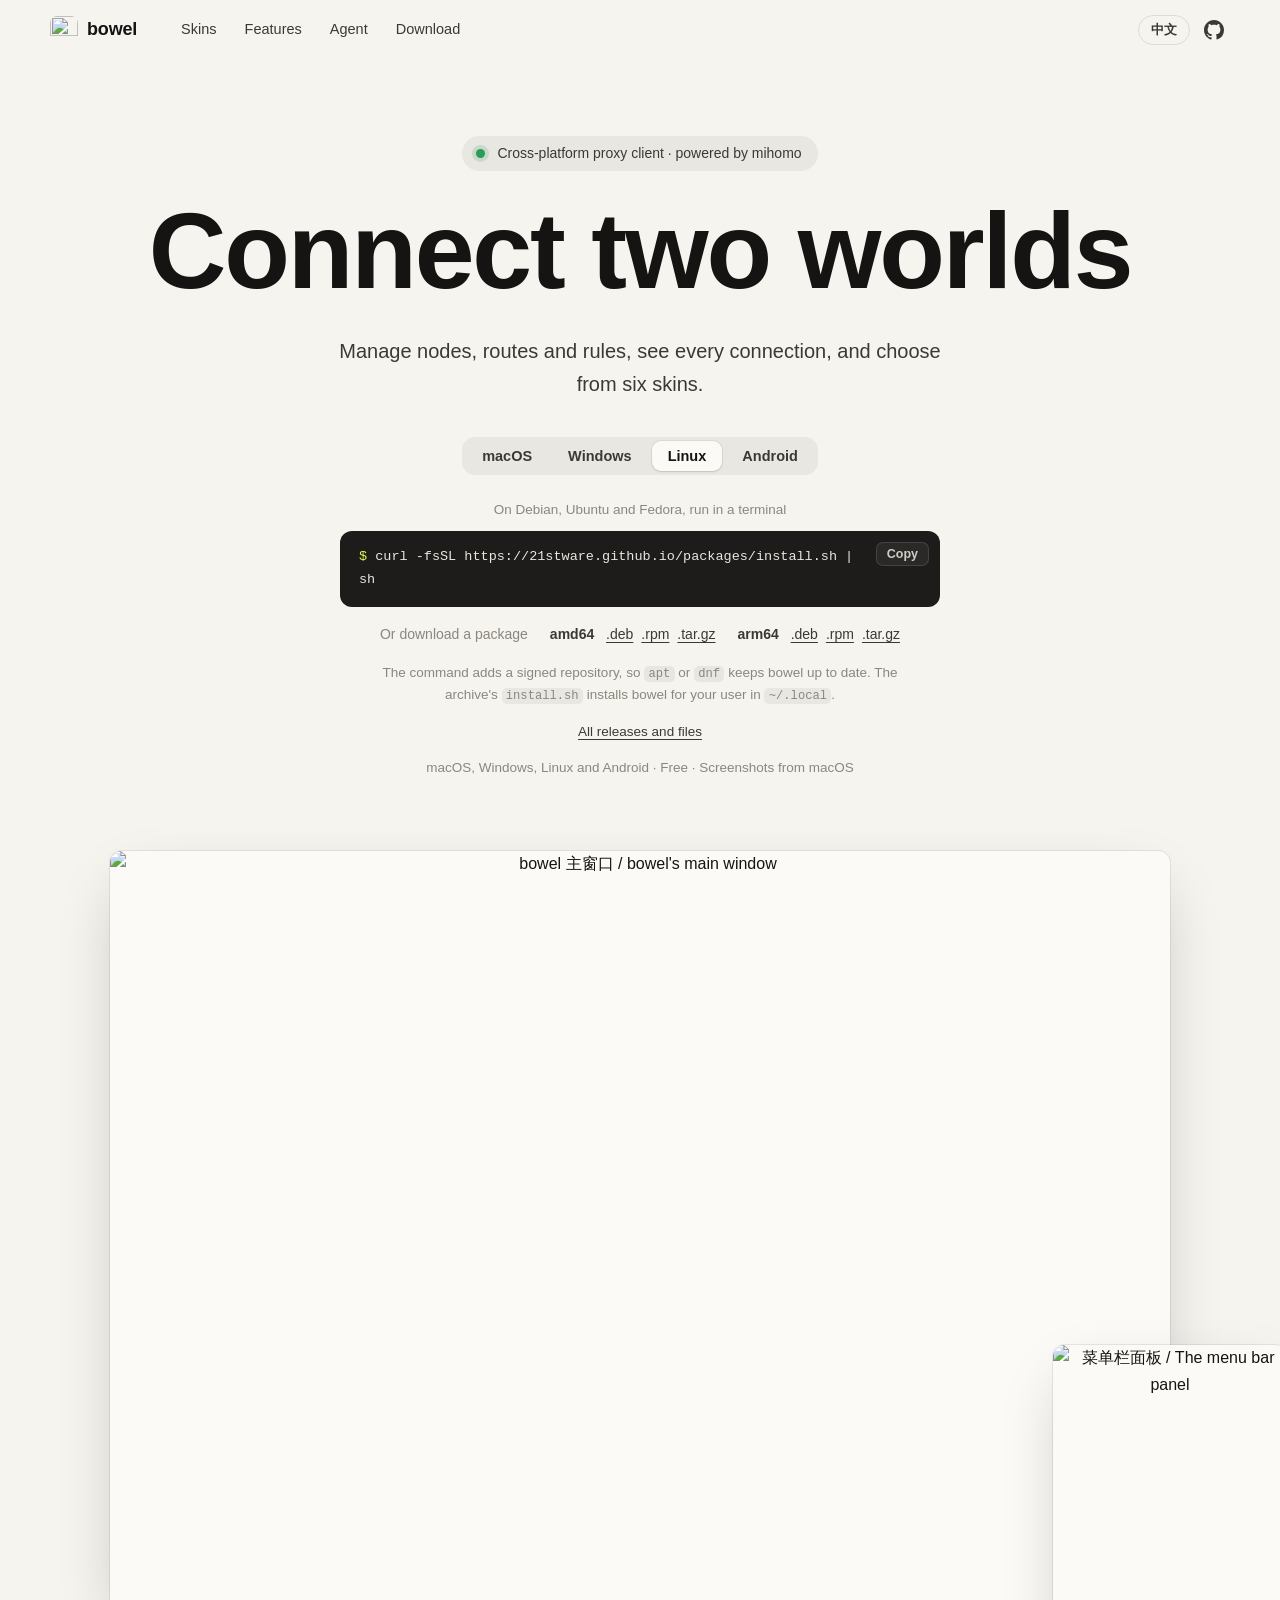
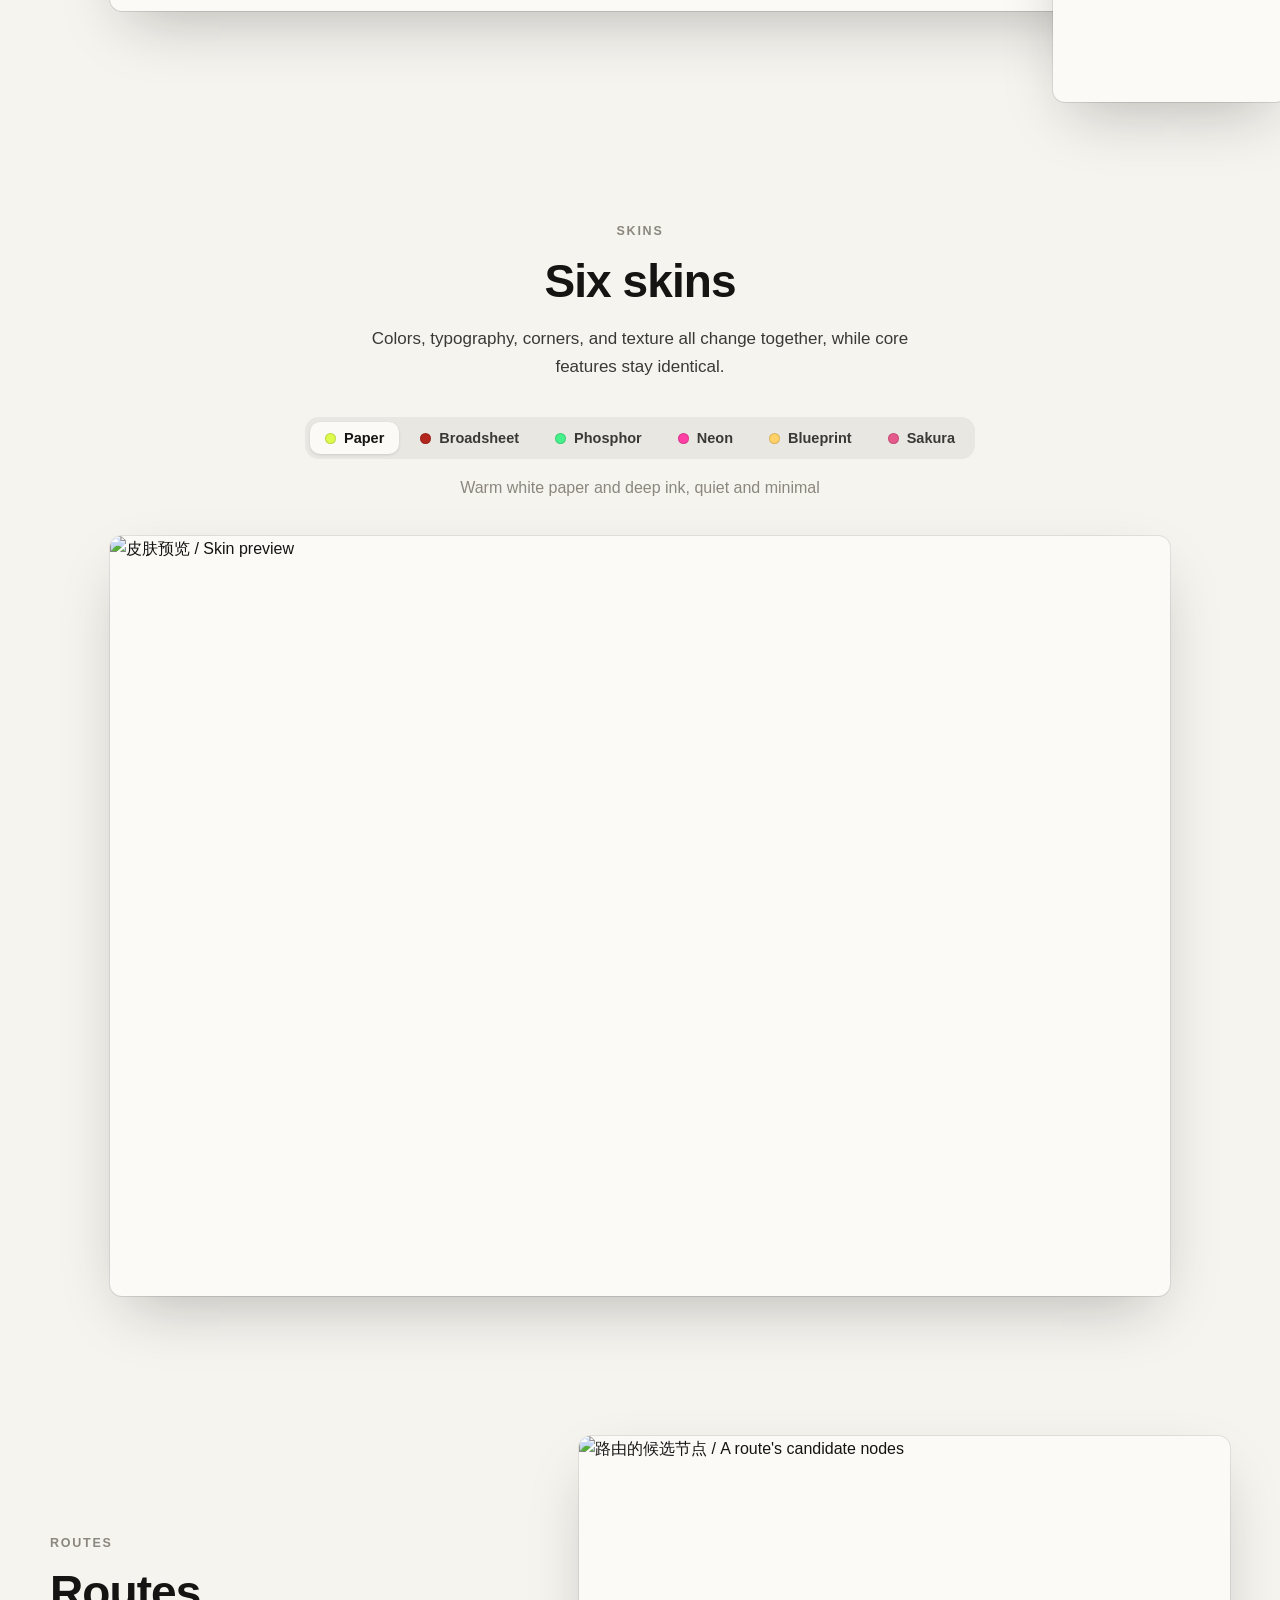
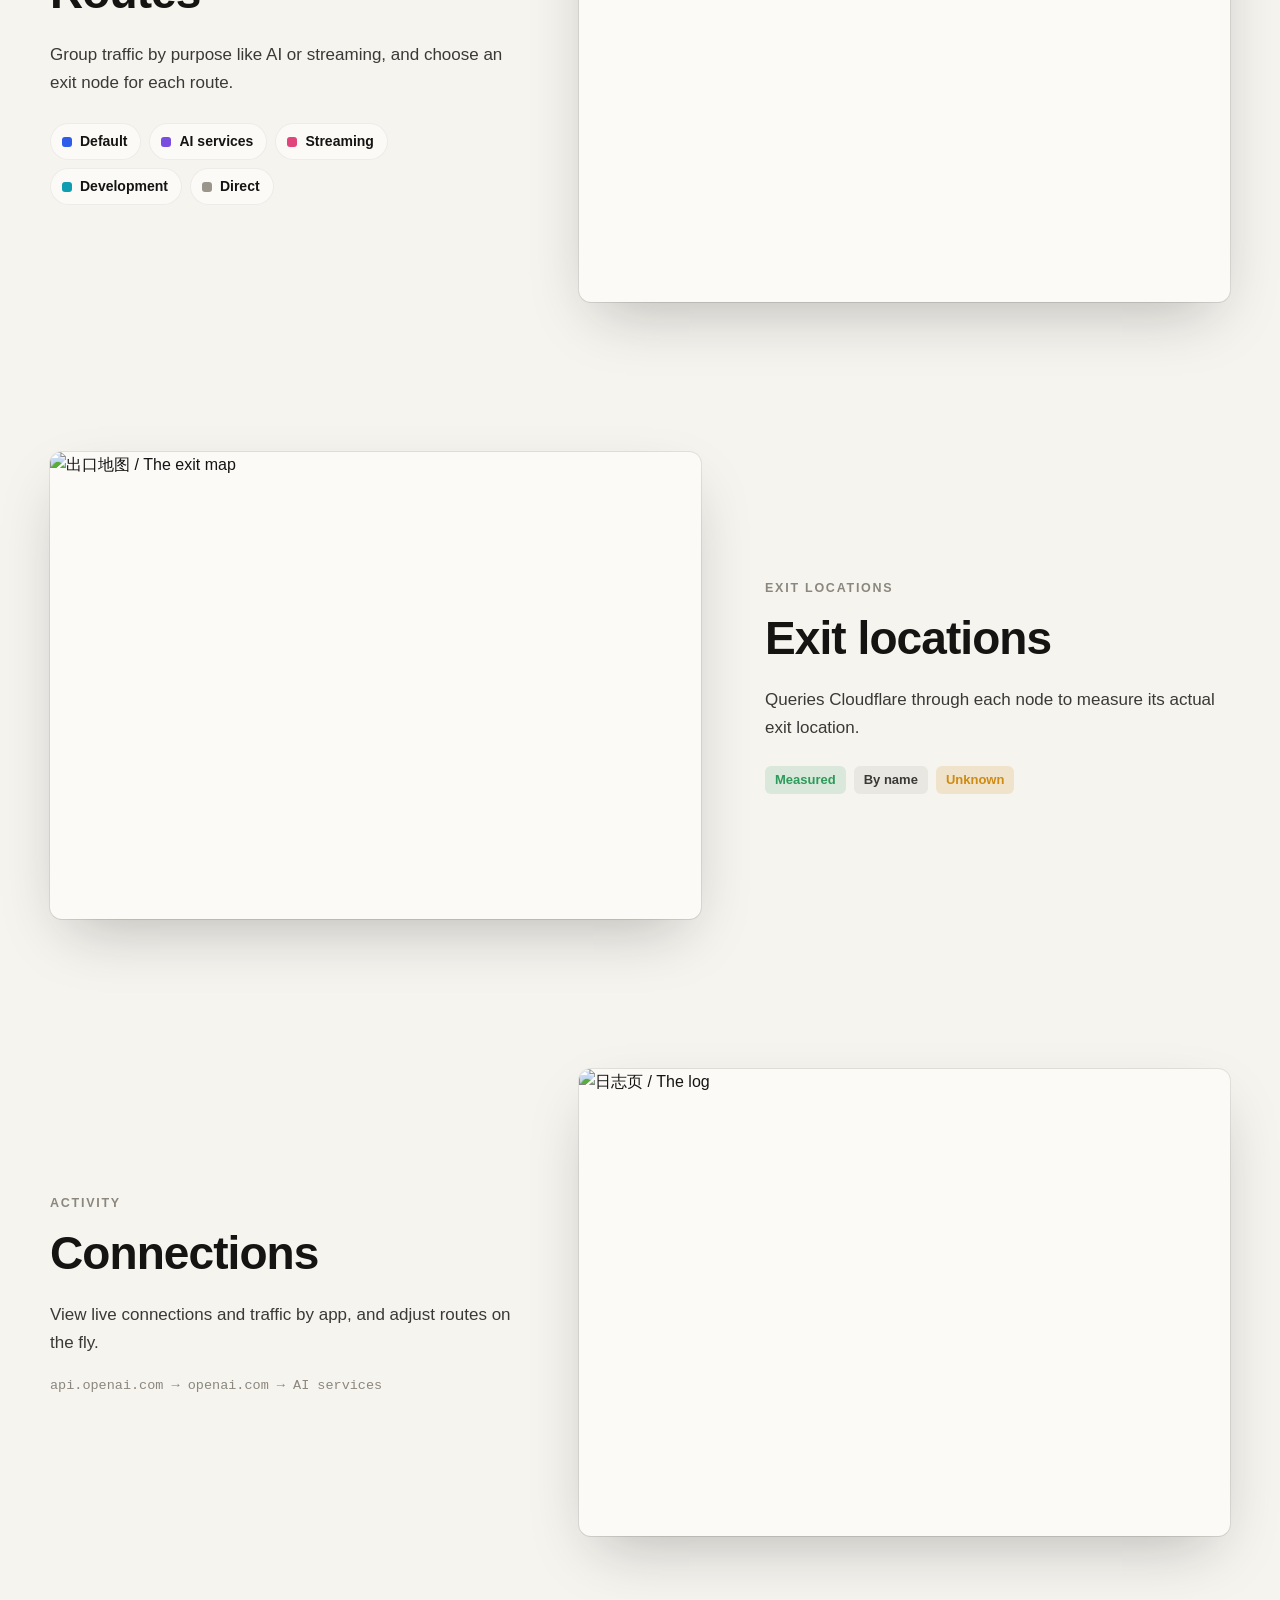
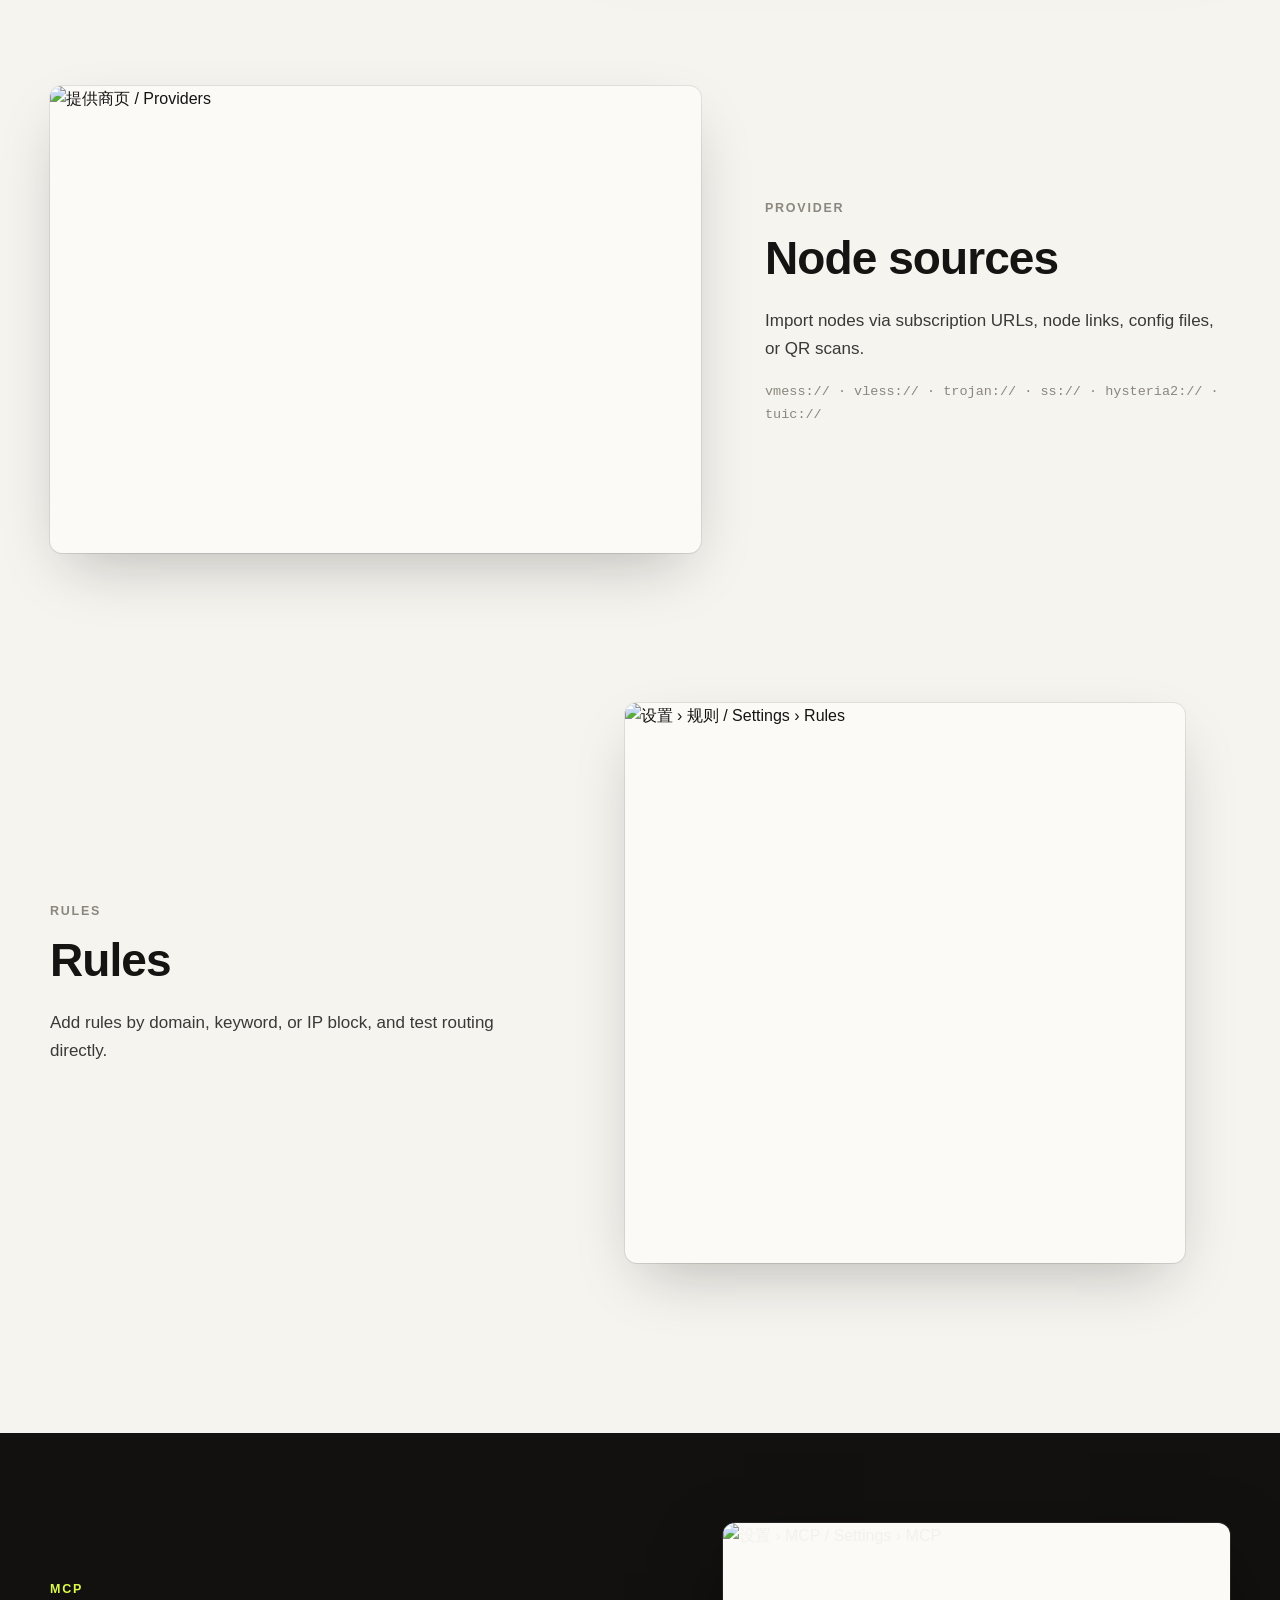
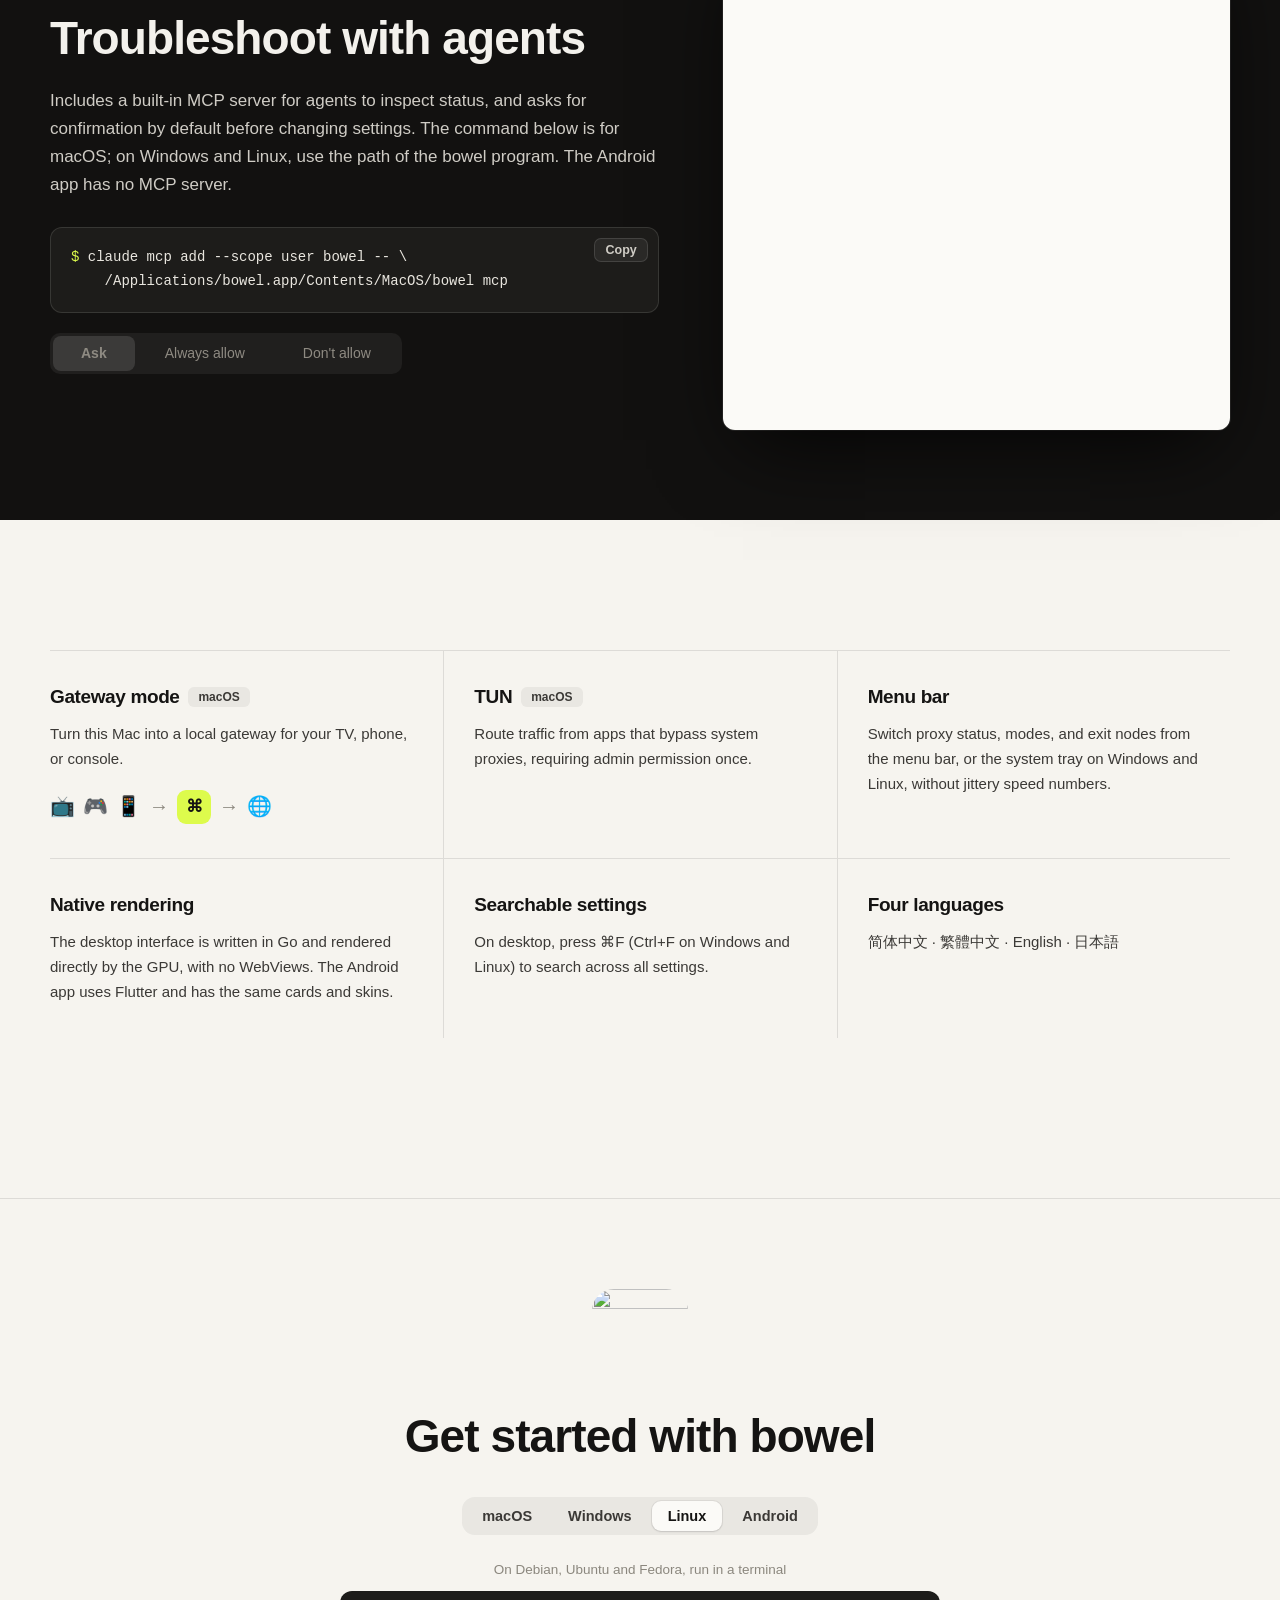
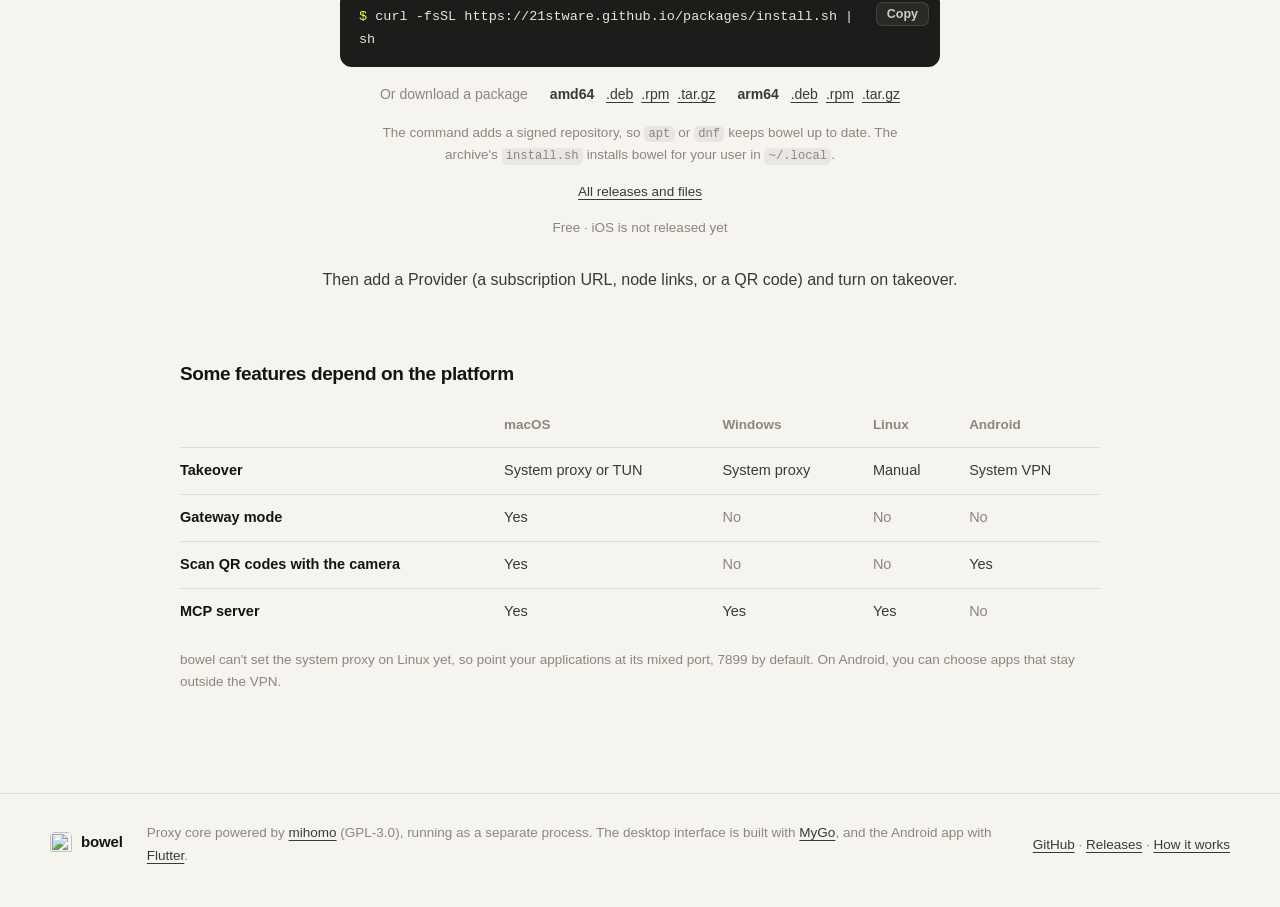
==== site/index.html @ 69a71afb "Merge upstream/main into main Keeps the fork's changes (portable Windows support, name-strip rules, " ====
<!DOCTYPE html>
<html lang="zh-CN">
<head>
<meta charset="utf-8">
<meta name="viewport" content="width=device-width, initial-scale=1">
<title>bowel · 跨平台的 mihomo 客户端</title>
<meta name="description" content="bowel 是 macOS、Windows、Linux 和 Android 上的 mihomo 客户端：管理节点、路由和规则，查看每条连接，六种皮肤可选。">
<meta property="og:title" content="bowel · 跨平台的 mihomo 客户端">
<meta property="og:description" content="macOS、Windows、Linux 和 Android 上的 mihomo 客户端，六种皮肤可选。">
<meta property="og:image" content="shots/home-zh.webp">
<meta name="theme-color" content="#f6f4ef" media="(prefers-color-scheme: light)">
<meta name="theme-color" content="#171615" media="(prefers-color-scheme: dark)">
<link rel="icon" href="icon.png">
<link rel="apple-touch-icon" href="icon.png">
<link rel="stylesheet" href="style.css">
<script>
  // Pick the language before the first paint: ?lang=, then the last choice, then the browser's.
  (function () {
    var q = new URLSearchParams(location.search).get("lang");
    var saved = null; try { saved = localStorage.getItem("bowel-lang"); } catch (e) {}
    var l = q || saved || (/^zh/i.test(navigator.language) ? "zh" : "en");
    document.documentElement.className = l === "en" ? "en" : "zh";
    document.documentElement.lang = l === "en" ? "en" : "zh-CN";
  })();
</script>
</head>
<body>

<header class="nav">
  <a class="brand" href="#top"><img src="icon.png" alt="" width="28" height="28"><span>bowel</span></a>
  <nav class="links">
    <a href="#skins"><span class="zh">皮肤</span><span class="en">Skins</span></a>
    <a href="#features"><span class="zh">功能</span><span class="en">Features</span></a>
    <a href="#agents">Agent</a>
    <a href="#download"><span class="zh">下载</span><span class="en">Download</span></a>
  </nav>
  <div class="nav-end">
    <button class="lang" type="button" aria-label="切换语言 / Switch language"><span class="zh">EN</span><span class="en">中文</span></button>
    <a class="gh" href="https://github.com/21stware/bowel" aria-label="GitHub">
      <svg viewBox="0 0 16 16" width="20" height="20" aria-hidden="true"><path fill="currentColor" d="M8 0C3.58 0 0 3.58 0 8c0 3.54 2.29 6.53 5.47 7.59.4.07.55-.17.55-.38 0-.19-.01-.82-.01-1.49-2.01.37-2.53-.49-2.69-.94-.09-.23-.48-.94-.82-1.13-.28-.15-.68-.52-.01-.53.63-.01 1.08.58 1.23.82.72 1.21 1.87.87 2.33.66.07-.52.28-.87.51-1.07-1.78-.2-3.64-.89-3.64-3.95 0-.87.31-1.59.82-2.15-.08-.2-.36-1.02.08-2.12 0 0 .67-.21 2.2.82.64-.18 1.32-.27 2-.27.68 0 1.36.09 2 .27 1.53-1.04 2.2-.82 2.2-.82.44 1.1.16 1.92.08 2.12.51.56.82 1.27.82 2.15 0 3.07-1.87 3.75-3.65 3.95.29.25.54.73.54 1.48 0 1.07-.01 1.93-.01 2.2 0 .21.15.46.55.38A8.013 8.013 0 0016 8c0-4.42-3.58-8-8-8z"/></svg>
    </a>
  </div>
</header>

<main id="top">

<!-- Hero -->
<section class="hero">
  <p class="kicker"><span class="dot good"></span><span class="zh">跨平台代理客户端 · 基于 mihomo</span><span class="en">Cross-platform proxy client · powered by mihomo</span></p>
  <h1>
    <span class="zh">连接两端世界</span>
    <span class="en">Connect two worlds</span>
  </h1>
  <p class="lede">
    <span class="zh">管理节点、路由和规则，查看每条连接，还有六种皮肤可选。</span>
    <span class="en">Manage nodes, routes and rules, see every connection, and choose from six skins.</span>
  </p>
  <!-- One platform at a time. site.js picks the visitor's, points the links at
       the latest release's files, and copies this block into #download. -->
  <div class="get">
    <div class="get-tabs" role="tablist" aria-label="平台 / Platform">
      <button type="button" role="tab" data-os="macos" aria-selected="true">macOS</button>
      <button type="button" role="tab" data-os="windows" aria-selected="false">Windows</button>
      <button type="button" role="tab" data-os="linux" aria-selected="false">Linux</button>
      <button type="button" role="tab" data-os="android" aria-selected="false">Android</button>
    </div>
    <div class="get-panel" role="tabpanel" data-os="macos">
      <div class="get-btns">
        <a class="btn primary" href="https://github.com/21stware/bowel/releases/latest" data-asset="dmg"><svg viewBox="0 0 24 24" width="18" height="18" aria-hidden="true" fill="none" stroke="currentColor" stroke-width="2.2" stroke-linecap="round" stroke-linejoin="round"><path d="M12 4v11m0 0l-4.5-4.5M12 15l4.5-4.5M5 20h14"/></svg><span class="zh">下载 macOS 版</span><span class="en">Download for macOS</span></a>
      </div>
      <p class="or"><span class="zh">或用 Homebrew 安装</span><span class="en">Or install with Homebrew</span></p>
      <div class="code">
        <button class="copy-btn" type="button" data-copy="brew install --cask 21stware/tap/bowel"><span class="zh">复制</span><span class="en">Copy</span></button>
        <pre><code><span class="p">$</span> brew install --cask 21stware/tap/bowel</code></pre>
      </div>
      <p class="note"><span class="zh">macOS 12 或更新版本，Apple 芯片。安装包用 Developer ID 签名，并经过 Apple 公证。</span><span class="en">macOS 12 or later, Apple silicon. Signed with a Developer ID and notarized by Apple.</span></p>
    </div>
    <div class="get-panel" role="tabpanel" data-os="windows" hidden>
      <div class="get-btns">
        <a class="btn primary" href="https://github.com/21stware/bowel/releases/latest" data-asset="exe-amd64"><svg viewBox="0 0 24 24" width="18" height="18" aria-hidden="true" fill="none" stroke="currentColor" stroke-width="2.2" stroke-linecap="round" stroke-linejoin="round"><path d="M12 4v11m0 0l-4.5-4.5M12 15l4.5-4.5M5 20h14"/></svg><span class="zh">下载 x64 版</span><span class="en">Download for x64</span></a>
        <a class="btn ghost" href="https://github.com/21stware/bowel/releases/latest" data-asset="exe-arm64"><span class="zh">下载 Arm64 版</span><span class="en">Download for Arm64</span></a>
      </div>
      <p class="or"><span class="zh">或在 PowerShell 中运行</span><span class="en">Or run in PowerShell</span></p>
      <div class="code">
        <button class="copy-btn" type="button" data-copy="irm https://github.com/21stware/bowel/releases/latest/download/install.ps1 | iex"><span class="zh">复制</span><span class="en">Copy</span></button>
        <pre><code><span class="p">&gt;</span> irm https://github.com/21stware/bowel/releases/latest/download/install.ps1 | iex</code></pre>
      </div>
      <p class="note"><span class="zh">安装包没有代码签名，运行前 Windows 可能会弹出提示。</span><span class="en">The installer isn't code-signed, so Windows may warn you before it runs.</span></p>
    </div>
    <div class="get-panel" role="tabpanel" data-os="linux" hidden>
      <p class="or first"><span class="zh">Debian、Ubuntu 和 Fedora，在终端中运行</span><span class="en">On Debian, Ubuntu and Fedora, run in a terminal</span></p>
      <div class="code">
        <button class="copy-btn" type="button" data-copy="curl -fsSL https://21stware.github.io/packages/install.sh | sh"><span class="zh">复制</span><span class="en">Copy</span></button>
        <pre><code><span class="p">$</span> curl -fsSL https://21stware.github.io/packages/install.sh | sh</code></pre>
      </div>
      <p class="get-files"><span class="zh">或下载安装包</span><span class="en">Or download a package</span><span><b>amd64</b> <a href="https://github.com/21stware/bowel/releases/latest" data-asset="deb-amd64">.deb</a><a href="https://github.com/21stware/bowel/releases/latest" data-asset="rpm-amd64">.rpm</a><a href="https://github.com/21stware/bowel/releases/latest" data-asset="tgz-amd64">.tar.gz</a></span><span><b>arm64</b> <a href="https://github.com/21stware/bowel/releases/latest" data-asset="deb-arm64">.deb</a><a href="https://github.com/21stware/bowel/releases/latest" data-asset="rpm-arm64">.rpm</a><a href="https://github.com/21stware/bowel/releases/latest" data-asset="tgz-arm64">.tar.gz</a></span></p>
      <p class="note"><span class="zh">这条命令会添加已签名的软件源，之后由 <code>apt</code> 或 <code>dnf</code> 更新 bowel。压缩包里的 <code>install.sh</code> 会把 bowel 安装到当前用户的 <code>~/.local</code>。</span><span class="en">The command adds a signed repository, so <code>apt</code> or <code>dnf</code> keeps bowel up to date. The archive's <code>install.sh</code> installs bowel for your user in <code>~/.local</code>.</span></p>
    </div>
    <div class="get-panel" role="tabpanel" data-os="android" hidden>
      <div class="get-btns">
        <a class="btn primary" href="https://github.com/21stware/bowel/releases/latest" data-asset="apk"><svg viewBox="0 0 24 24" width="18" height="18" aria-hidden="true" fill="none" stroke="currentColor" stroke-width="2.2" stroke-linecap="round" stroke-linejoin="round"><path d="M12 4v11m0 0l-4.5-4.5M12 15l4.5-4.5M5 20h14"/></svg><span class="zh">下载 APK</span><span class="en">Download the APK</span></a>
      </div>
      <p class="note"><span class="zh">Android 8.0 或更新版本，arm64。如有提示请允许浏览器安装应用，首次连接时系统会请求 VPN 权限。</span><span class="en">Android 8.0 or later, arm64. Allow your browser to install apps if asked. Android asks for VPN permission the first time you connect.</span></p>
    </div>
    <p class="get-all"><span class="get-ver" hidden></span><a href="https://github.com/21stware/bowel/releases/latest"><span class="zh">所有版本与文件</span><span class="en">All releases and files</span></a></p>
  </div>
  <p class="fine"><span class="zh">macOS、Windows、Linux 和 Android · 免费 · 截图来自 macOS 版</span><span class="en">macOS, Windows, Linux and Android · Free · Screenshots from macOS</span></p>

  <div class="stage">
    <figure class="window">
      <img data-shot="home" src="shots/home-zh.webp" width="1060" height="760" alt="bowel 主窗口 / bowel's main window">
    </figure>
    <figure class="panel-float">
      <img data-shot="panel" src="shots/panel-zh.webp" width="320" height="490" alt="菜单栏面板 / The menu bar panel">
    </figure>
  </div>
</section>

<!-- Skins -->
<section id="skins" class="skins">
  <p class="tag"><span class="zh">皮肤</span><span class="en">Skins</span></p>
  <h2><span class="zh">六种皮肤</span><span class="en">Six skins</span></h2>
  <p class="sub"><span class="zh">配色、字体、圆角和质感一起变，底层功能完全一样。</span><span class="en">Colors, typography, corners, and texture all change together, while core features stay identical.</span></p>
  <div class="skin-tabs" role="tablist">
    <button role="tab" aria-selected="true" data-skin="paper" style="--a:#DDFB4C"><i></i><span class="zh">纸墨</span><span class="en">Paper</span></button>
    <button role="tab" data-skin="broadsheet" style="--a:#B3261E"><i></i><span class="zh">报刊</span><span class="en">Broadsheet</span></button>
    <button role="tab" data-skin="phosphor" style="--a:#46F08A"><i></i><span class="zh">荧光屏</span><span class="en">Phosphor</span></button>
    <button role="tab" data-skin="neon" style="--a:#FF3FA4"><i></i><span class="zh">霓虹</span><span class="en">Neon</span></button>
    <button role="tab" data-skin="blueprint" style="--a:#FFD166"><i></i><span class="zh">蓝图</span><span class="en">Blueprint</span></button>
    <button role="tab" data-skin="sakura" style="--a:#E45A8A"><i></i><span class="zh">樱</span><span class="en">Sakura</span></button>
  </div>
  <p class="skin-note">
    <span data-note="paper"><span class="zh">暖白纸面与墨色，克制安详</span><span class="en">Warm white paper and deep ink, quiet and minimal</span></span>
    <span data-note="broadsheet" hidden><span class="zh">新闻纸感、衬线大标题与朱红点缀</span><span class="en">Newsprint paper, serif headlines, and vermilion touches</span></span>
    <span data-note="phosphor" hidden><span class="zh">绿色荧光老终端：等宽字、扫描线与利落直角</span><span class="en">Vintage green phosphor terminal: monospace, scanlines, and hard corners</span></span>
    <span data-note="neon" hidden><span class="zh">深紫底色上发光的品红与青色</span><span class="en">Glowing magenta and cyan over deep midnight purple</span></span>
    <span data-note="blueprint" hidden><span class="zh">工程蓝底、背景网格与工程制图字体</span><span class="en">Engineering blue, background grid, and technical type</span></span>
    <span data-note="sakura" hidden><span class="zh">樱花粉调、圆润边角与轻柔飘落的花瓣</span><span class="en">Cherry blossom pink, soft corners, and falling petals</span></span>
  </p>
  <figure class="window skin-window">
    <img id="skin-img" src="shots/skin-paper-zh.webp" width="1060" height="760" loading="lazy" alt="皮肤预览 / Skin preview">
  </figure>
</section>

<!-- Features -->
<section id="features" class="features">

  <article class="feature">
    <div class="copy">
      <p class="tag"><span class="zh">路由</span><span class="en">Routes</span></p>
      <h2><span class="zh">路由</span><span class="en">Routes</span></h2>
      <p><span class="zh">按日常、AI、流媒体等用途划分路由，给每条路由挑选出口节点。</span><span class="en">Group traffic by purpose like AI or streaming, and choose an exit node for each route.</span></p>
      <ul class="routes">
        <li><i style="--c:#2f5bea"></i><span class="zh">默认</span><span class="en">Default</span></li>
        <li><i style="--c:#7a4de0"></i><span class="zh">AI 服务</span><span class="en">AI services</span></li>
        <li><i style="--c:#e0457b"></i><span class="zh">流媒体</span><span class="en">Streaming</span></li>
        <li><i style="--c:#0e9db1"></i><span class="zh">开发</span><span class="en">Development</span></li>
        <li><i style="--c:#9a968c"></i><span class="zh">直连</span><span class="en">Direct</span></li>
      </ul>
    </div>
    <figure class="shot"><img data-shot="routes" src="shots/routes-zh.webp" width="1060" height="760" loading="lazy" alt="路由的候选节点 / A route's candidate nodes"></figure>
  </article>

  <article class="feature flip">
    <div class="copy">
      <p class="tag"><span class="zh">出口位置</span><span class="en">Exit locations</span></p>
      <h2><span class="zh">出口位置</span><span class="en">Exit locations</span></h2>
      <p><span class="zh">通过节点向 Cloudflare 发送请求，测出真实的出口位置。</span><span class="en">Queries Cloudflare through each node to measure its actual exit location.</span></p>
      <div class="badges">
        <span class="badge good"><span class="zh">实测</span><span class="en">Measured</span></span>
        <span class="badge"><span class="zh">按名称</span><span class="en">By name</span></span>
        <span class="badge warn"><span class="zh">未知</span><span class="en">Unknown</span></span>
      </div>
    </div>
    <figure class="shot"><img data-shot="map" src="shots/map-zh.webp" width="1060" height="760" loading="lazy" alt="出口地图 / The exit map"></figure>
  </article>

  <article class="feature">
    <div class="copy">
      <p class="tag"><span class="zh">活动</span><span class="en">Activity</span></p>
      <h2><span class="zh">连接</span><span class="en">Connections</span></h2>
      <p><span class="zh">查看各个应用的实时连接与流量，也可以随时把网站指给其他路由。</span><span class="en">View live connections and traffic by app, and adjust routes on the fly.</span></p>
      <p class="mono">api.openai.com → openai.com → <span class="zh">AI 服务</span><span class="en">AI services</span></p>
    </div>
    <figure class="shot"><img data-shot="activity" src="shots/activity-zh.webp" width="1060" height="760" loading="lazy" alt="日志页 / The log"></figure>
  </article>

  <article class="feature flip">
    <div class="copy">
      <p class="tag">Provider</p>
      <h2><span class="zh">节点来源</span><span class="en">Node sources</span></h2>
      <p><span class="zh">支持导入订阅链接、节点链接、配置文件或通过扫码添加节点。</span><span class="en">Import nodes via subscription URLs, node links, config files, or QR scans.</span></p>
      <p class="mono">vmess:// · vless:// · trojan:// · ss:// · hysteria2:// · tuic://</p>
    </div>
    <figure class="shot"><img data-shot="providers" src="shots/providers-zh.webp" width="1060" height="760" loading="lazy" alt="提供商页 / Providers"></figure>
  </article>

  <article class="feature">
    <div class="copy">
      <p class="tag"><span class="zh">规则</span><span class="en">Rules</span></p>
      <h2><span class="zh">规则</span><span class="en">Rules</span></h2>
      <p><span class="zh">支持按域名、关键词或 IP 段添加规则，并能直接测试分流效果。</span><span class="en">Add rules by domain, keyword, or IP block, and test routing directly.</span></p>
    </div>
    <figure class="shot settings"><img data-shot="settings-rules" src="shots/settings-rules-zh.webp" width="760" height="760" loading="lazy" alt="设置 › 规则 / Settings › Rules"></figure>
  </article>

</section>

<!-- Agents -->
<section id="agents" class="agents">
  <div class="copy">
    <p class="tag">MCP</p>
    <h2><span class="zh">配合 Agent 排查</span><span class="en">Troubleshoot with agents</span></h2>
    <p><span class="zh">自带 MCP 服务供 Agent 读取状态和排查问题，修改设置默认弹窗询问。下面是 macOS 的命令，Windows 和 Linux 上请换成 bowel 程序所在的路径，Android 版没有 MCP 服务。</span><span class="en">Includes a built-in MCP server for agents to inspect status, and asks for confirmation by default before changing settings. The command below is for macOS; on Windows and Linux, use the path of the bowel program. The Android app has no MCP server.</span></p>
    <div class="code">
      <button class="copy-btn" type="button" data-copy="claude mcp add --scope user bowel -- /Applications/bowel.app/Contents/MacOS/bowel mcp"><span class="zh">复制</span><span class="en">Copy</span></button>
      <pre><code><span class="p">$</span> claude mcp add --scope user bowel -- \
    /Applications/bowel.app/Contents/MacOS/bowel mcp</code></pre>
    </div>
    <div class="policy">
      <span class="on"><span class="zh">询问</span><span class="en">Ask</span></span>
      <span><span class="zh">总是允许</span><span class="en">Always allow</span></span>
      <span><span class="zh">不允许</span><span class="en">Don't allow</span></span>
    </div>
  </div>
  <figure class="shot settings dark"><img data-shot="settings-mcp" data-dark="1" src="shots/settings-mcp-zh-dark.webp" width="760" height="760" loading="lazy" alt="设置 › MCP / Settings › MCP"></figure>
</section>

<!-- More -->
<section class="grid">
  <div class="cell">
    <h3><span class="zh">网关模式</span><span class="en">Gateway mode</span> <span class="badge">macOS</span></h3>
    <p><span class="zh">开启后把当前 Mac 作为局域网网关，供电视、手机或游戏机使用。</span><span class="en">Turn this Mac into a local gateway for your TV, phone, or console.</span></p>
    <div class="lan"><span>📺</span><span>🎮</span><span>📱</span><b>→</b><span class="mac">⌘</span><b>→</b><span>🌐</span></div>
  </div>
  <div class="cell">
    <h3>TUN <span class="badge">macOS</span></h3>
    <p><span class="zh">接管不走系统代理的程序，首次开启时需要一次管理员授权。</span><span class="en">Route traffic from apps that bypass system proxies, requiring admin permission once.</span></p>
  </div>
  <div class="cell">
    <h3><span class="zh">菜单栏</span><span class="en">Menu bar</span></h3>
    <p><span class="zh">在菜单栏（Windows 和 Linux 上是系统托盘）切换接管状态、模式与出口节点，图标不显示跳动的网速。</span><span class="en">Switch proxy status, modes, and exit nodes from the menu bar, or the system tray on Windows and Linux, without jittery speed numbers.</span></p>
  </div>
  <div class="cell">
    <h3><span class="zh">原生绘制</span><span class="en">Native rendering</span></h3>
    <p><span class="zh">桌面版界面由 Go 编写，GPU 直接渲染，没有 WebView。Android 版使用 Flutter，卡片和皮肤与桌面版相同。</span><span class="en">The desktop interface is written in Go and rendered directly by the GPU, with no WebViews. The Android app uses Flutter and has the same cards and skins.</span></p>
  </div>
  <div class="cell">
    <h3><span class="zh">可搜索的设置</span><span class="en">Searchable settings</span></h3>
    <p><span class="zh">在桌面版按 ⌘F（Windows 和 Linux 上是 Ctrl+F）快速搜索和定位各项设置。</span><span class="en">On desktop, press ⌘F (Ctrl+F on Windows and Linux) to search across all settings.</span></p>
  </div>
  <div class="cell">
    <h3><span class="zh">四种语言</span><span class="en">Four languages</span></h3>
    <p>简体中文 · 繁體中文 · English · 日本語</p>
  </div>
</section>

<!-- Download -->
<section id="download" class="download">
  <img src="icon.png" width="96" height="96" alt="">
  <h2><span class="zh">开始使用 bowel</span><span class="en">Get started with bowel</span></h2>
  <div class="get-slot">
    <a class="btn primary big" href="https://github.com/21stware/bowel/releases/latest"><span class="zh">下载 bowel</span><span class="en">Download bowel</span></a>
  </div>
  <p class="fine"><span class="zh">免费 · iOS 版暂未发布</span><span class="en">Free · iOS is not released yet</span></p>
  <p class="next"><span class="zh">打开后添加 Provider（订阅链接、节点链接或扫码），打开接管即可使用。</span><span class="en">Then add a Provider (a subscription URL, node links, or a QR code) and turn on takeover.</span></p>
  <div class="differ">
    <h3><span class="zh">部分功能因平台而异</span><span class="en">Some features depend on the platform</span></h3>
    <div class="table">
      <table>
        <thead><tr><td></td><th scope="col">macOS</th><th scope="col">Windows</th><th scope="col">Linux</th><th scope="col">Android</th></tr></thead>
        <tbody>
        <tr><th scope="row"><span class="zh">接管方式</span><span class="en">Takeover</span></th><td><span class="zh">系统代理或 TUN</span><span class="en">System proxy or TUN</span></td><td><span class="zh">系统代理</span><span class="en">System proxy</span></td><td><span class="zh">手动设置</span><span class="en">Manual</span></td><td><span class="zh">系统 VPN</span><span class="en">System VPN</span></td></tr>
        <tr><th scope="row"><span class="zh">网关模式</span><span class="en">Gateway mode</span></th><td><span class="zh">支持</span><span class="en">Yes</span></td><td class="no"><span class="zh">不支持</span><span class="en">No</span></td><td class="no"><span class="zh">不支持</span><span class="en">No</span></td><td class="no"><span class="zh">不支持</span><span class="en">No</span></td></tr>
        <tr><th scope="row"><span class="zh">用摄像头扫描二维码</span><span class="en">Scan QR codes with the camera</span></th><td><span class="zh">支持</span><span class="en">Yes</span></td><td class="no"><span class="zh">不支持</span><span class="en">No</span></td><td class="no"><span class="zh">不支持</span><span class="en">No</span></td><td><span class="zh">支持</span><span class="en">Yes</span></td></tr>
        <tr><th scope="row"><span class="zh">MCP 服务器</span><span class="en">MCP server</span></th><td><span class="zh">支持</span><span class="en">Yes</span></td><td><span class="zh">支持</span><span class="en">Yes</span></td><td><span class="zh">支持</span><span class="en">Yes</span></td><td class="no"><span class="zh">不支持</span><span class="en">No</span></td></tr>
        </tbody>
      </table>
    </div>
    <p class="fine"><span class="zh">bowel 暂时无法在 Linux 上设置系统代理，需要让应用自行连接它的混合端口，默认是 7899。Android 版可以选择不经过 VPN 的应用。</span><span class="en">bowel can't set the system proxy on Linux yet, so point your applications at its mixed port, 7899 by default. On Android, you can choose apps that stay outside the VPN.</span></p>
  </div>
</section>

</main>

<footer class="foot">
  <div>
    <a class="brand" href="#top"><img src="icon.png" alt="" width="22" height="22"><span>bowel</span></a>
  </div>
  <p>
    <span class="zh">代理内核基于 <a href="https://github.com/MetaCubeX/mihomo">mihomo</a>（GPL-3.0），作为独立进程运行。桌面版界面基于 <a href="https://github.com/egoist/mygo">MyGo</a>，Android 版基于 <a href="https://flutter.dev">Flutter</a>。</span>
    <span class="en">Proxy core powered by <a href="https://github.com/MetaCubeX/mihomo">mihomo</a> (GPL-3.0), running as a separate process. The desktop interface is built with <a href="https://github.com/egoist/mygo">MyGo</a>, and the Android app with <a href="https://flutter.dev">Flutter</a>.</span>
  </p>
  <p><a href="https://github.com/21stware/bowel">GitHub</a> · <a href="https://github.com/21stware/bowel/releases">Releases</a> · <a href="https://github.com/21stware/bowel/blob/main/docs/architecture.md"><span class="zh">工作原理</span><span class="en">How it works</span></a></p>
</footer>

<script src="site.js"></script>
</body>
</html>
---- site/style.css ----
/* bowel's website. The palette is the app's default skin, 纸墨 Paper (ui.go). */
:root {
  --paper: #f6f4ef;
  --paper2: #efece5;
  --card: #fbfaf7;
  --ink: #151413;
  --ink2: #3b3936;
  --mute: #8b877e;
  --faint: #c2bdb2;
  --hair: rgba(21, 20, 19, .11);
  --hair2: rgba(21, 20, 19, .06);
  --accent: #ddfb4c;
  --accent-ink: #151413;
  --accent-deep: #7a9a00;
  --good: #2c9a5a;
  --warn: #cf8a12;
  --bad: #e2462b;
  --shadow: 0 1px 0 rgba(21, 20, 19, .04), 0 24px 60px -18px rgba(21, 20, 19, .28), 0 0 0 1px rgba(21, 20, 19, .08);
  --sans: -apple-system, BlinkMacSystemFont, "SF Pro Text", "PingFang SC", "Hiragino Sans GB", "Microsoft YaHei", "Helvetica Neue", Arial, sans-serif;
  --display: -apple-system, BlinkMacSystemFont, "SF Pro Display", "PingFang SC", "Hiragino Sans GB", "Microsoft YaHei", sans-serif;
  --mono: ui-monospace, "SF Mono", Menlo, Consolas, monospace;
  --w: 1180px;
  color-scheme: light dark;
}
@media (prefers-color-scheme: dark) {
  :root {
    --paper: #171615;
    --paper2: #1c1b1a;
    --card: #201f1d;
    --ink: #f3f1ec;
    --ink2: #cfccc5;
    --mute: #8e8a82;
    --faint: #4d4a45;
    --hair: rgba(244, 243, 238, .11);
    --hair2: rgba(244, 243, 238, .06);
    --accent-deep: #ddfb4c;
    --good: #3fc07a;
    --warn: #f0a630;
    --bad: #ff5a3c;
    --shadow: 0 30px 70px -20px rgba(0, 0, 0, .7), 0 0 0 1px rgba(244, 243, 238, .1);
  }
}

* { box-sizing: border-box; }
html { scroll-behavior: smooth; scroll-padding-top: 72px; -webkit-text-size-adjust: 100%; }
body {
  margin: 0;
  background: var(--paper);
  color: var(--ink);
  font: 16px/1.65 var(--sans);
  -webkit-font-smoothing: antialiased;
  text-rendering: optimizeLegibility;
}
img { display: block; max-width: 100%; height: auto; }
a { color: inherit; }
code { font: .9em var(--mono); background: var(--hair2); padding: .1em .35em; border-radius: 5px; }
h1, h2, h3 { font-family: var(--display); margin: 0; letter-spacing: -.02em; }
html.zh h1, html.zh h2 { letter-spacing: 0; }
::selection { background: var(--accent); color: var(--accent-ink); }

/* Language: every string is written twice; the root's class picks one. */
html.zh .en, html.en .zh { display: none !important; }

/* Nav */
.nav {
  position: sticky; top: 0; z-index: 10;
  display: flex; align-items: center; gap: 24px;
  height: 60px; padding: 0 max(24px, calc((100vw - var(--w)) / 2));
  background: color-mix(in srgb, var(--paper) 82%, transparent);
  backdrop-filter: saturate(1.6) blur(18px);
  -webkit-backdrop-filter: saturate(1.6) blur(18px);
  border-bottom: 1px solid transparent;
  transition: border-color .2s;
}
.nav.scrolled { border-bottom-color: var(--hair); }
.brand { display: inline-flex; align-items: center; gap: 9px; text-decoration: none; font-weight: 700; font-size: 18px; letter-spacing: -.01em; }
.brand img { border-radius: 7px; }
.links { display: flex; gap: 4px; margin-left: 8px; }
.links a { text-decoration: none; color: var(--ink2); font-size: 14.5px; padding: 6px 12px; border-radius: 8px; }
.links a:hover { background: var(--hair2); color: var(--ink); }
.nav-end { margin-left: auto; display: flex; align-items: center; gap: 8px; }
.lang {
  font: 600 13px var(--sans); color: var(--ink2); cursor: pointer;
  background: transparent; border: 1px solid var(--hair); border-radius: 999px; padding: 5px 12px;
}
.lang:hover { color: var(--ink); border-color: var(--faint); }
.gh { display: inline-flex; padding: 6px; border-radius: 8px; color: var(--ink2); }
.gh:hover { background: var(--hair2); color: var(--ink); }

/* Buttons */
.btn {
  display: inline-flex; align-items: center; gap: 9px;
  padding: 12px 22px; border-radius: 999px;
  font-weight: 650; font-size: 15.5px; text-decoration: none;
  transition: transform .15s, box-shadow .15s, background .15s;
}
.btn:active { transform: scale(.98); }
.btn.primary { background: var(--accent); color: var(--accent-ink); box-shadow: inset 0 0 0 1px rgba(0, 0, 0, .06); }
.btn.primary:hover { box-shadow: inset 0 0 0 1px rgba(0, 0, 0, .06), 0 8px 24px -6px color-mix(in srgb, var(--accent) 70%, transparent); transform: translateY(-1px); }
.btn.ghost { border: 1.5px solid var(--ink); }
.btn.ghost:hover { background: var(--ink); color: var(--paper); }
.btn.big { padding: 15px 30px; font-size: 17px; }

/* Shared bits */
.dot { display: inline-block; width: 9px; height: 9px; border-radius: 50%; flex: none; }
.dot.good { background: var(--good); box-shadow: 0 0 0 4px color-mix(in srgb, var(--good) 18%, transparent); }
.tag {
  margin: 0 0 14px; font-size: 12.5px; font-weight: 700; letter-spacing: .14em; text-transform: uppercase; color: var(--mute);
}
html.zh .tag { letter-spacing: .3em; }
.fine { color: var(--mute); font-size: 13.5px; margin: 14px 0 0; }
.mono { font: 13.5px/1.7 var(--mono); color: var(--mute); }

section { padding: 0 max(24px, calc((100vw - var(--w)) / 2)); }

/* Hero */
.hero { padding-top: 76px; text-align: center; overflow-x: clip; padding-bottom: 60px; }
.kicker { display: inline-flex; align-items: center; gap: 12px; margin: 0 0 26px; font-size: 14px; color: var(--ink2); padding: 6px 16px 6px 14px; border-radius: 999px; background: var(--hair2); }
.hero h1 { font-size: clamp(46px, 8.4vw, 108px); line-height: 1.02; font-weight: 800; }
html.zh .hero h1 { line-height: 1.12; }
.lede { max-width: 640px; margin: 28px auto 0; font-size: clamp(17px, 1.6vw, 20px); color: var(--ink2); }
/* Get: platform tabs, then that platform's downloads and command. */
.get { max-width: 600px; margin: 36px auto 0; text-align: center; }
.get-tabs { display: inline-flex; gap: 4px; padding: 4px; border-radius: 13px; background: var(--hair2); }
.get-tabs button { font: 600 14.5px var(--sans); color: var(--ink2); cursor: pointer; background: transparent; border: 0; border-radius: 9px; padding: 7px 16px; }
.get-tabs button:hover { color: var(--ink); }
.get-tabs button[aria-selected="true"] { background: var(--card); color: var(--ink); box-shadow: 0 1px 2px rgba(0, 0, 0, .1), 0 0 0 1px var(--hair2); }
.get-panel { margin-top: 24px; }
.get-btns { display: flex; gap: 12px; justify-content: center; flex-wrap: wrap; }
.get .or { margin: 20px 0 0; font-size: 13.5px; color: var(--mute); }
.get .or.first { margin-top: 0; }
.get .code { margin-top: 10px; text-align: left; }
.get .code pre { padding: 14px 78px 14px 18px; font-size: 13.5px; white-space: pre-wrap; overflow-wrap: anywhere; }
.get-files { display: flex; flex-wrap: wrap; justify-content: center; gap: 6px 22px; margin: 16px 0 0; font-size: 14px; color: var(--mute); }
.get-files > span { white-space: nowrap; }
.get-files b { font-weight: 600; color: var(--ink2); }
.get-files a { margin-left: 8px; color: var(--ink2); text-underline-offset: 3px; }
.get-files a:hover, .get-all a:hover { color: var(--ink); }
.get .note { margin: 16px auto 0; max-width: 520px; font-size: 13.5px; color: var(--mute); }
.get-all { margin: 14px 0 0; font-size: 13.5px; color: var(--mute); }
.get-all a { color: var(--ink2); text-underline-offset: 3px; }
.get-ver:not([hidden])::after { content: " · "; }

.stage { position: relative; margin: 72px auto 0; max-width: 1060px; }
.window { position: relative; margin: 0; border-radius: 12px; overflow: hidden; background: var(--card); box-shadow: var(--shadow); }
.panel-float {
  position: absolute; margin: 0; width: 22%; right: -11%; bottom: -12%;
  border-radius: 12px; overflow: hidden; box-shadow: var(--shadow);
  background: var(--card);
}

/* Features */
.features { margin-top: 140px; display: grid; gap: 150px; }
.feature { display: grid; grid-template-columns: 5fr 7fr; gap: 64px; align-items: center; }
.feature.flip { grid-template-columns: 7fr 5fr; }
.feature.flip .copy { order: 2; }
.feature h2, .agents h2, .skins h2, .download h2 { font-size: clamp(32px, 3.6vw, 46px); line-height: 1.12; font-weight: 800; }
.feature .copy > p:not(.tag):not(.mono), .agents .copy > p:not(.tag) { color: var(--ink2); font-size: 17px; margin: 22px 0 0; }
.feature .mono { margin-top: 18px; }
.shot { margin: 0; border-radius: 12px; overflow: hidden; box-shadow: var(--shadow); background: var(--card); }
.shot.settings { max-width: 560px; justify-self: center; width: 100%; }

.routes { list-style: none; padding: 0; margin: 26px 0 0; display: flex; flex-wrap: wrap; gap: 8px; }
.routes li { display: inline-flex; align-items: center; gap: 8px; font-size: 14px; font-weight: 600; padding: 6px 13px 6px 11px; border-radius: 999px; background: var(--card); border: 1px solid var(--hair2); }
.routes i { width: 10px; height: 10px; border-radius: 3px; background: var(--c); }

.badges { display: flex; gap: 8px; margin-top: 24px; }
.badge { font-size: 13px; font-weight: 700; padding: 3px 10px; border-radius: 6px; color: var(--ink2); background: var(--hair2); }
.badge.good { color: var(--good); background: color-mix(in srgb, var(--good) 14%, transparent); }
.badge.warn { color: var(--warn); background: color-mix(in srgb, var(--warn) 16%, transparent); }

/* Agents */
.agents {
  margin-top: 170px; padding-top: 90px; padding-bottom: 90px;
  display: grid; grid-template-columns: 6fr 5fr; gap: 64px; align-items: center;
  background: #121110; color: #f3f1ec;
  --ink2: #cfccc5; --mute: #8e8a82; --hair: rgba(244, 243, 238, .12); --hair2: rgba(244, 243, 238, .07);
}
.agents .copy { min-width: 0; }
.agents .tag { color: var(--accent); }
.code { position: relative; margin-top: 28px; border-radius: 12px; background: #1d1c1a; border: 1px solid var(--hair); }
.code pre { margin: 0; padding: 18px 20px; overflow-x: auto; font: 14px/1.7 var(--mono); color: #e9e6df; }
.code code { background: none; padding: 0; font: inherit; }
.code .p { color: var(--accent); user-select: none; }
.copy-btn {
  position: absolute; top: 10px; right: 10px;
  font: 600 12.5px var(--sans); color: #cfccc5; cursor: pointer;
  background: rgba(255, 255, 255, .06); border: 1px solid rgba(255, 255, 255, .12); border-radius: 7px; padding: 4px 10px;
}
.copy-btn:hover { color: #fff; background: rgba(255, 255, 255, .12); }
.copy-btn.done { color: var(--accent-ink); background: var(--accent); border-color: transparent; }
.policy { display: inline-flex; gap: 2px; margin-top: 20px; padding: 3px; border-radius: 10px; background: rgba(255, 255, 255, .06); font-size: 14px; }
.policy span { padding: 6px 14px; border-radius: 8px; color: #8e8a82; }
.policy .on { background: rgba(255, 255, 255, .12); color: #fff; font-weight: 650; }
.agents .shot { box-shadow: 0 30px 80px -20px rgba(0, 0, 0, .8), 0 0 0 1px rgba(255, 255, 255, .1); }

/* More */
.grid { display: grid; grid-template-columns: repeat(3, 1fr); gap: 0; margin-top: 130px; }
.cell { padding: 30px 30px 34px 0; border-top: 1px solid var(--hair); }
.cell:not(:nth-child(3n + 1)) { padding-left: 30px; border-left: 1px solid var(--hair); }
.cell h3 { font-size: 19px; }
.cell h3 .badge { margin-left: 4px; font-family: var(--sans); font-size: 12px; letter-spacing: 0; vertical-align: 2px; }
.cell p { color: var(--ink2); margin: 10px 0 0; font-size: 15px; }
.lan { display: flex; align-items: center; gap: 8px; margin-top: 18px; font-size: 20px; }
.lan b { color: var(--mute); font-weight: 400; }
.lan .mac { display: inline-grid; place-items: center; width: 34px; height: 34px; border-radius: 9px; background: var(--accent); color: var(--accent-ink); font-size: 17px; font-weight: 700; }

/* Skins */
.skins { margin-top: 150px; text-align: center; }
.skins .sub { color: var(--ink2); max-width: 600px; margin: 18px auto 0; font-size: 17px; }
.skin-tabs { display: inline-flex; flex-wrap: wrap; justify-content: center; gap: 6px; margin-top: 36px; padding: 5px; border-radius: 14px; background: var(--hair2); }
.skin-tabs button {
  display: inline-flex; align-items: center; gap: 8px; cursor: pointer;
  font: 600 14.5px var(--sans); color: var(--ink2);
  background: transparent; border: 0; border-radius: 10px; padding: 8px 15px;
}
.skin-tabs button i { width: 11px; height: 11px; border-radius: 50%; background: var(--a); box-shadow: inset 0 0 0 1px rgba(0, 0, 0, .15); }
.skin-tabs button:hover { color: var(--ink); }
.skin-tabs button[aria-selected="true"] { background: var(--card); color: var(--ink); box-shadow: 0 1px 3px rgba(0, 0, 0, .12); }
.skin-note { color: var(--mute); margin: 16px 0 0; min-height: 1.6em; }
.skin-window { max-width: 1060px; margin: 34px auto 0; text-align: left; }
.skin-window img { transition: opacity .18s; }
.skin-window img.fading { opacity: .25; }

/* Download */
.download { margin-top: 160px; padding-top: 90px; padding-bottom: 100px; text-align: center; border-top: 1px solid var(--hair); }
.download > img { margin: 0 auto 26px; border-radius: 22px; }
.get-slot > .btn { margin-top: 32px; }
.download .get { margin-top: 34px; }
.next { max-width: 920px; margin: 28px auto 0; color: var(--ink2); }
.differ { max-width: 920px; margin: 64px auto 0; text-align: left; }
.differ h3 { font-size: 19px; }
.table { margin-top: 14px; overflow-x: auto; }
.differ table { width: 100%; border-collapse: collapse; font-size: 14.5px; }
.differ th, .differ td { padding: 11px 12px; text-align: left; font-weight: 400; color: var(--ink2); border-top: 1px solid var(--hair); }
.differ thead th, .differ thead td { border-top: 0; color: var(--mute); font-size: 13.5px; font-weight: 650; }
.differ tbody th { padding-left: 0; color: var(--ink); font-weight: 600; }
.differ td.no { color: var(--mute); }

/* Footer */
.foot {
  display: grid; grid-template-columns: auto 1fr auto; gap: 24px; align-items: center;
  padding: 28px max(24px, calc((100vw - var(--w)) / 2)) 40px;
  border-top: 1px solid var(--hair); color: var(--mute); font-size: 13.5px;
}
.foot p { margin: 0; }
.foot .brand { color: var(--ink); font-size: 15px; }
.foot .brand img { border-radius: 5px; }
.foot a:not(.brand) { color: var(--ink2); text-underline-offset: 3px; }

/* Entrance */
@media (prefers-reduced-motion: no-preference) {
  .reveal { opacity: 0; transform: translateY(24px); transition: opacity .7s ease, transform .7s cubic-bezier(.2, .7, .2, 1); }
  .reveal.in { opacity: 1; transform: none; }
}

/* Narrow */
@media (max-width: 960px) {
  .links { display: none; }
  .grid { grid-template-columns: 1fr 1fr; }
  .cell, .cell:not(:nth-child(3n + 1)) { padding: 24px 0 26px; border-left: 0; }
  .grid { gap: 0 32px; }
  .feature, .feature.flip, .agents { grid-template-columns: 1fr; gap: 36px; }
  .feature.flip .copy { order: 0; }
  .features { gap: 110px; }
  .panel-float { width: 30%; right: -2%; bottom: -14%; }
  .foot { grid-template-columns: 1fr; }
}
@media (max-width: 600px) {
  .grid { grid-template-columns: 1fr; }
  .code pre { padding-top: 44px; }
  .policy span { white-space: nowrap; }
  .policy span span { padding: 0; }
  .get-tabs button { padding: 7px 12px; font-size: 14px; }
  .differ th, .differ td { padding: 10px 5px; font-size: 13px; }
  .hero { padding-top: 48px; }
  .stage { margin-top: 48px; }
  .panel-float { display: none; }
  .skin-tabs button { padding: 7px 11px; font-size: 13.5px; }
}
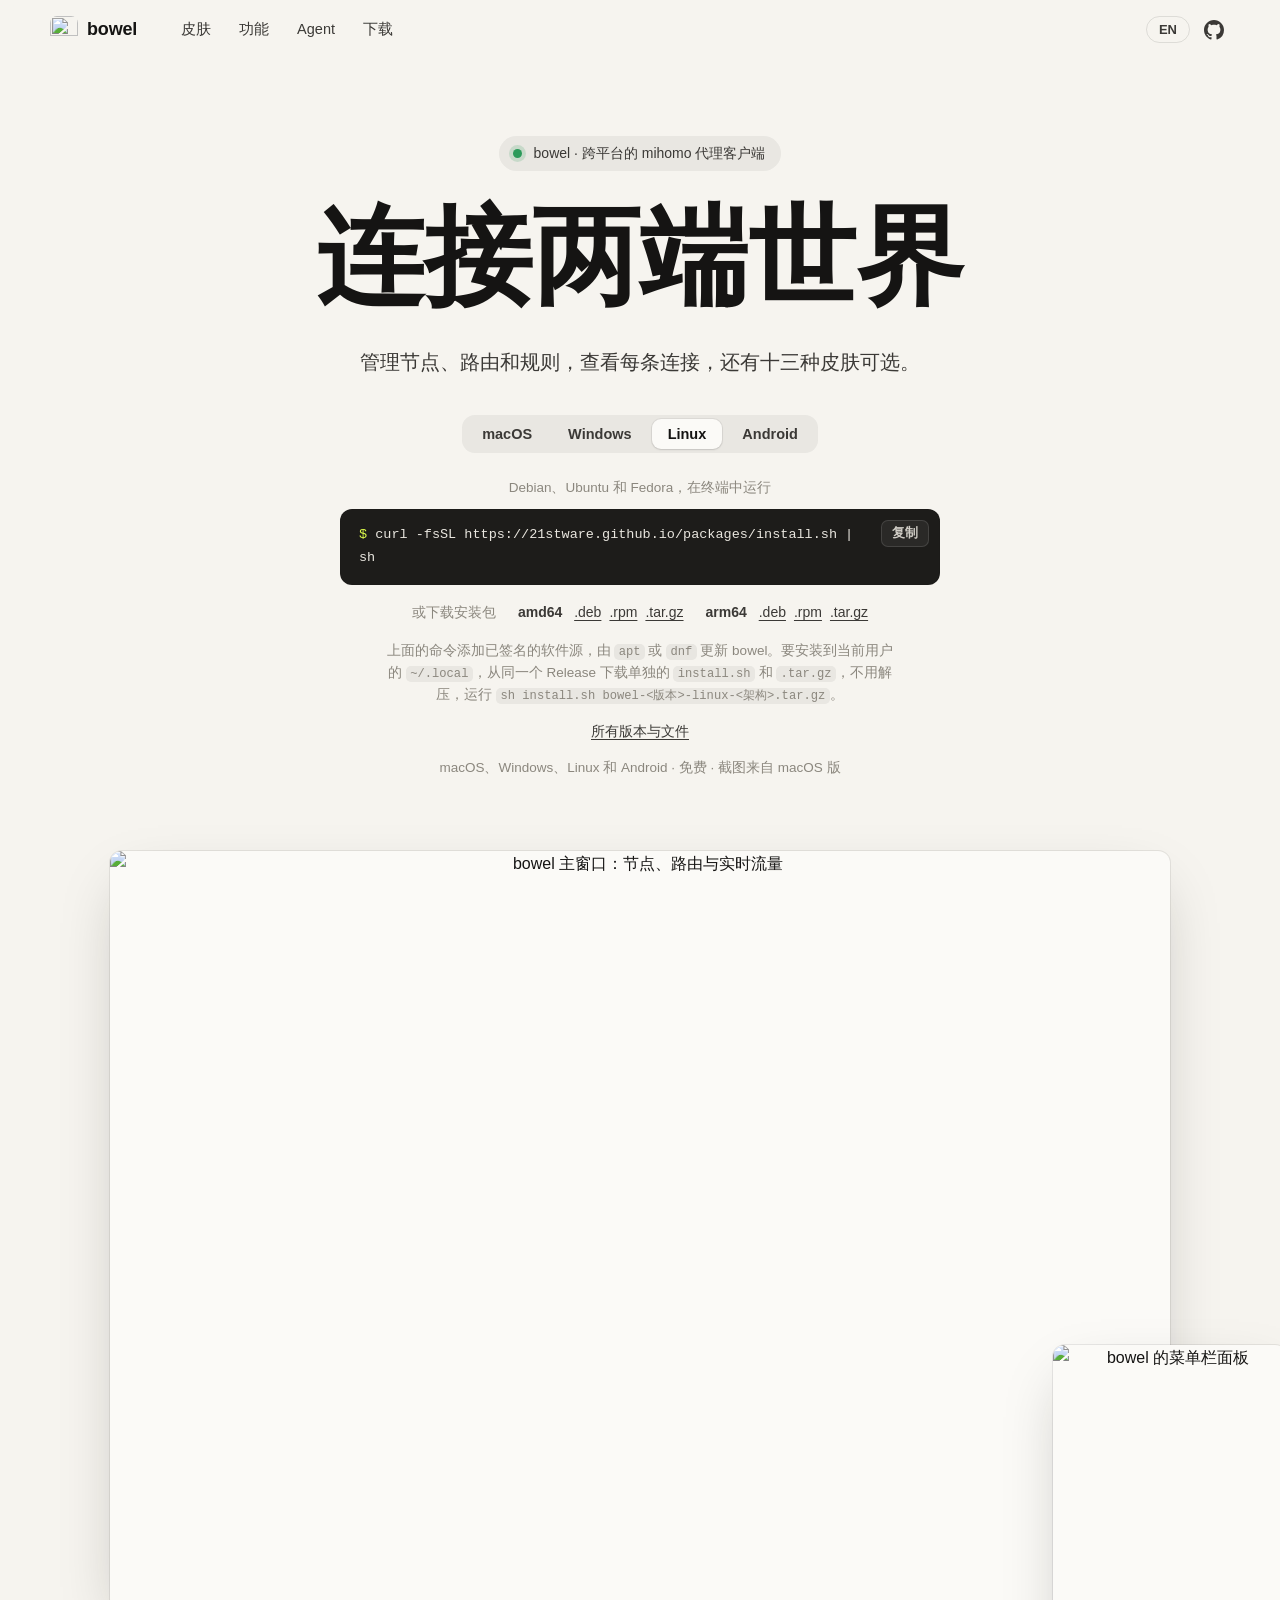
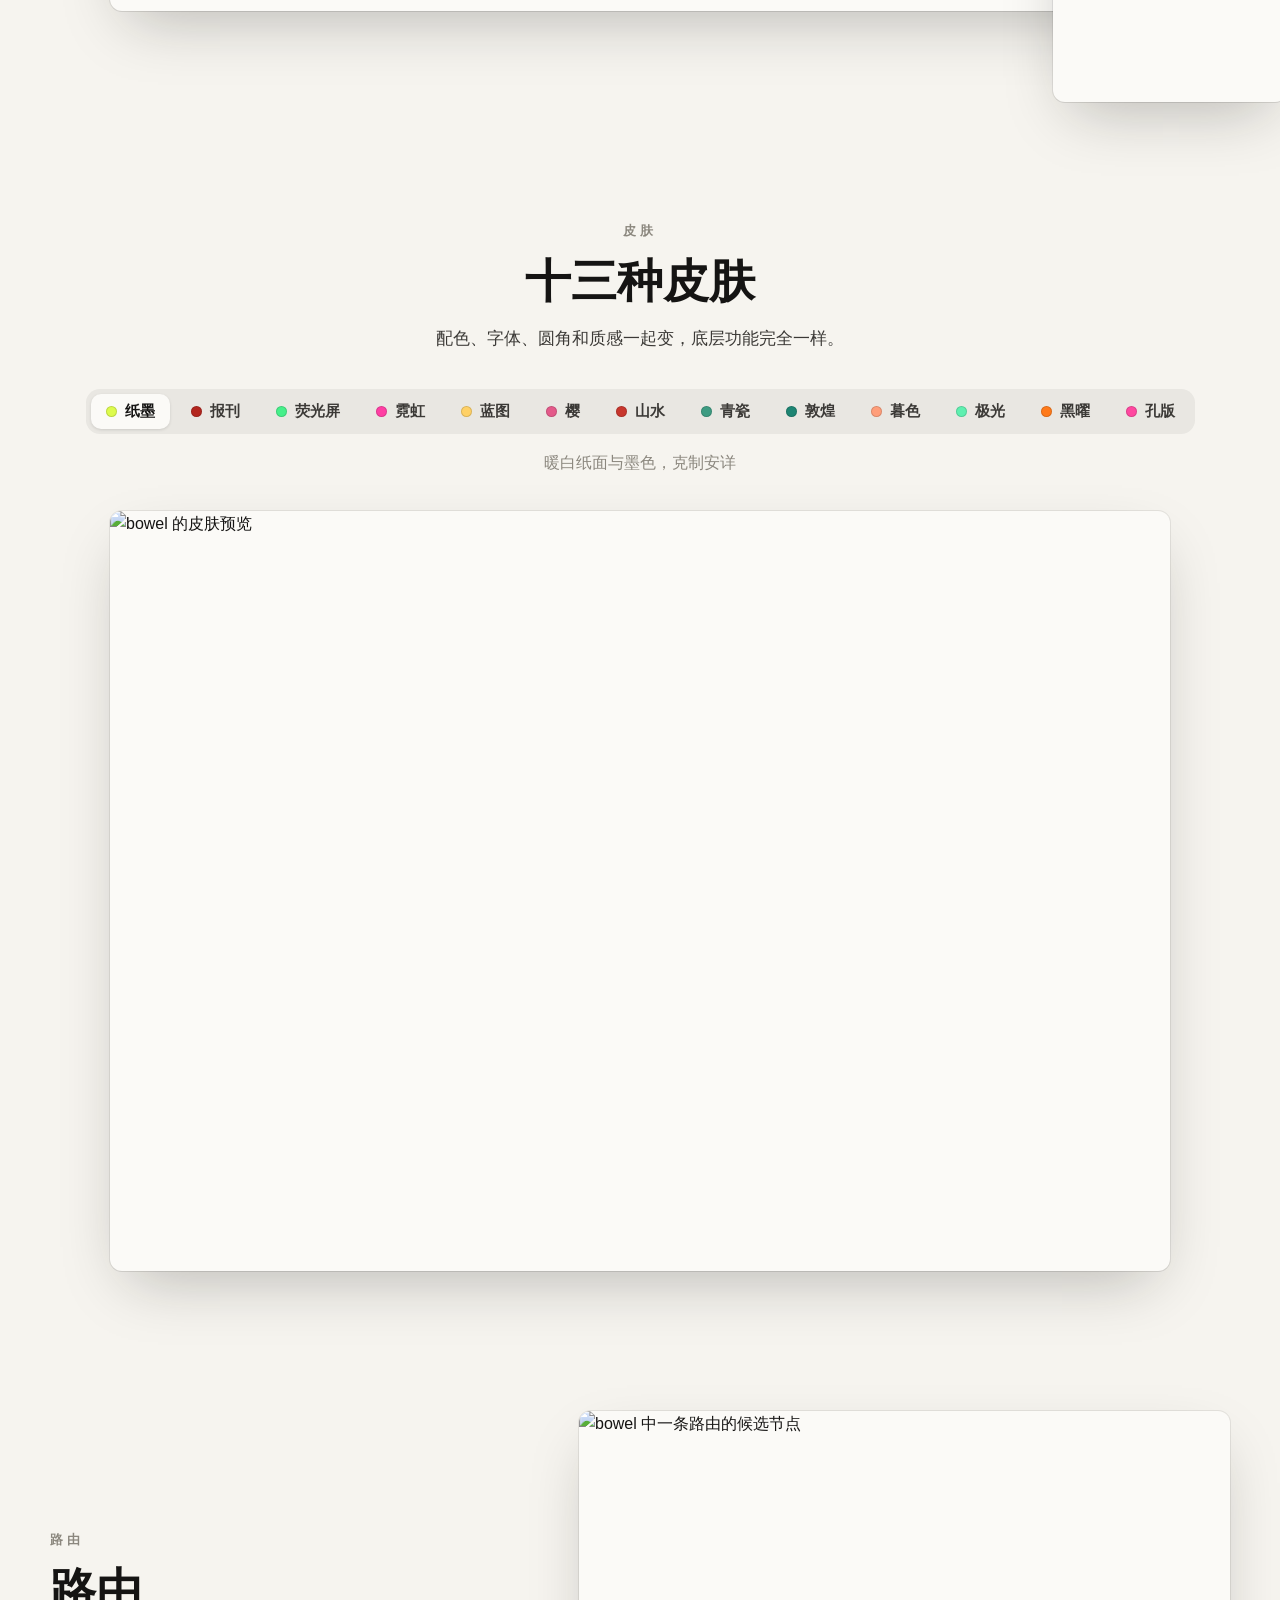
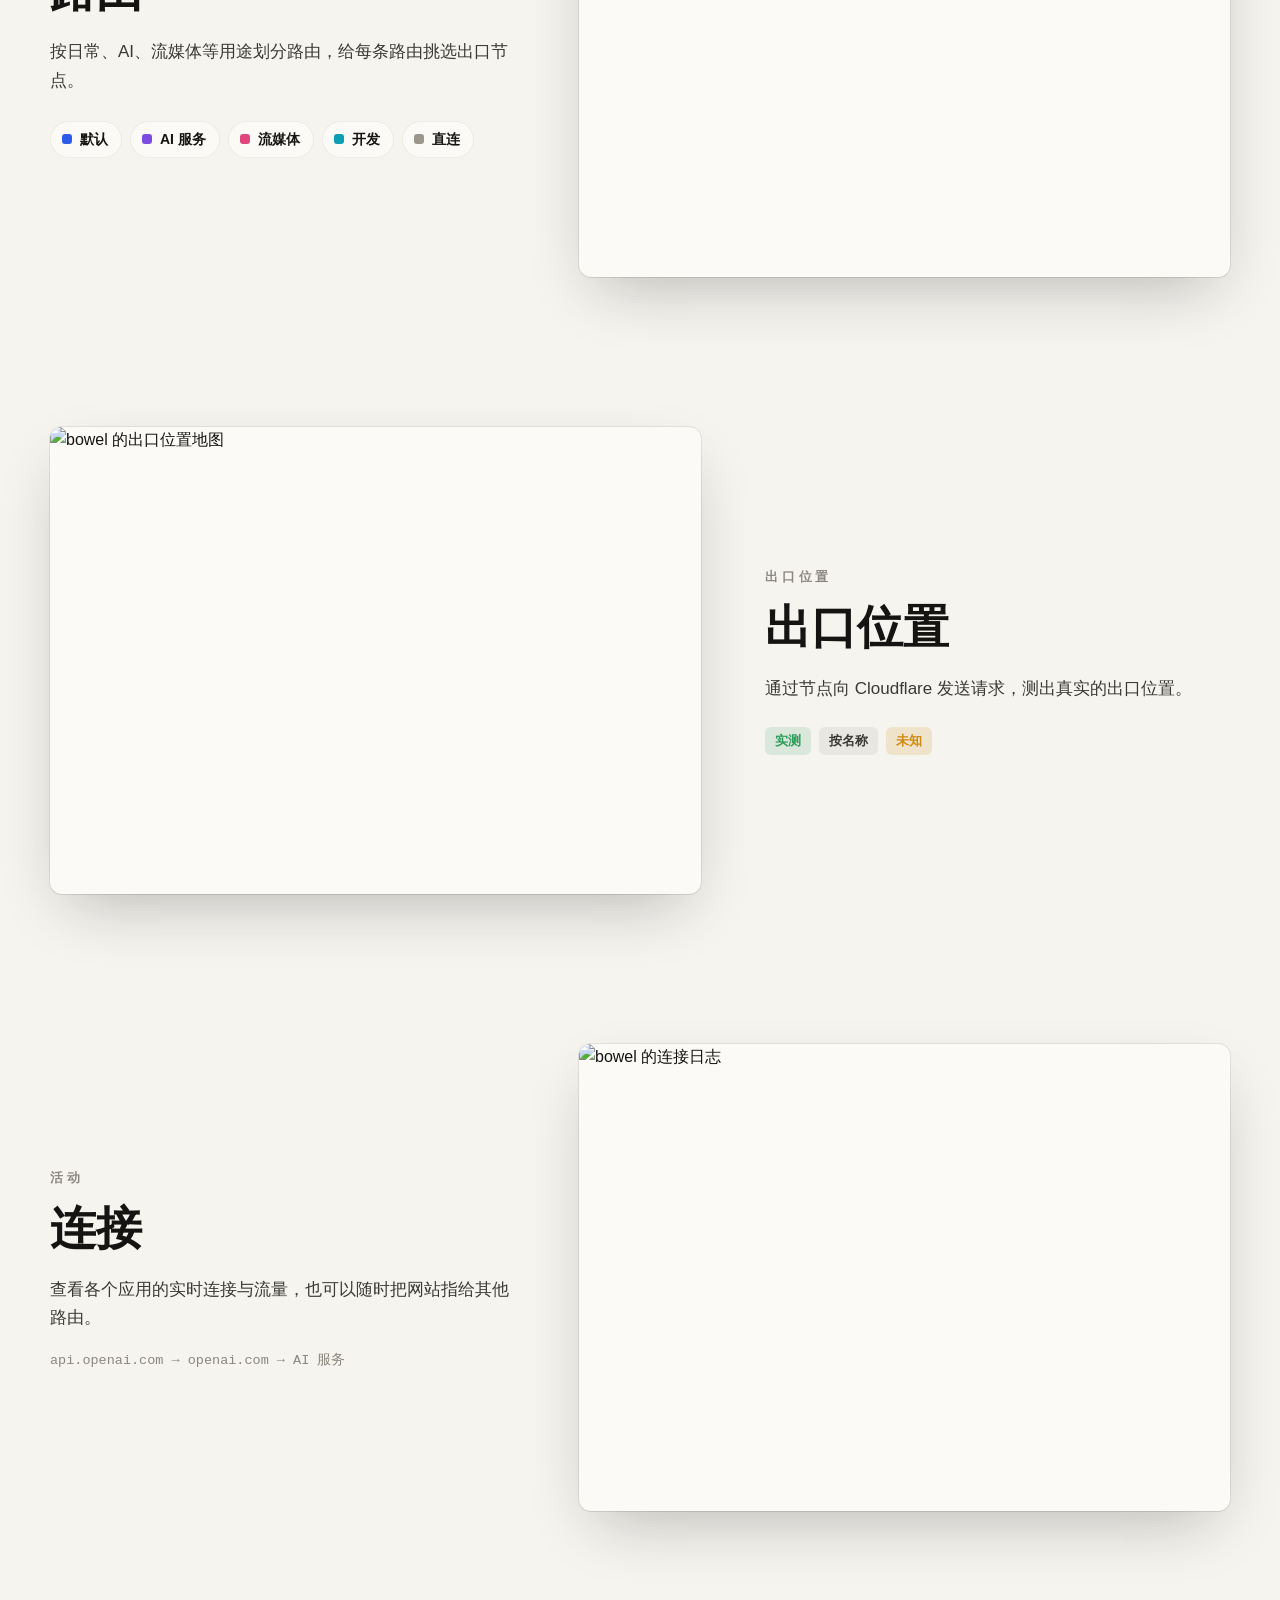
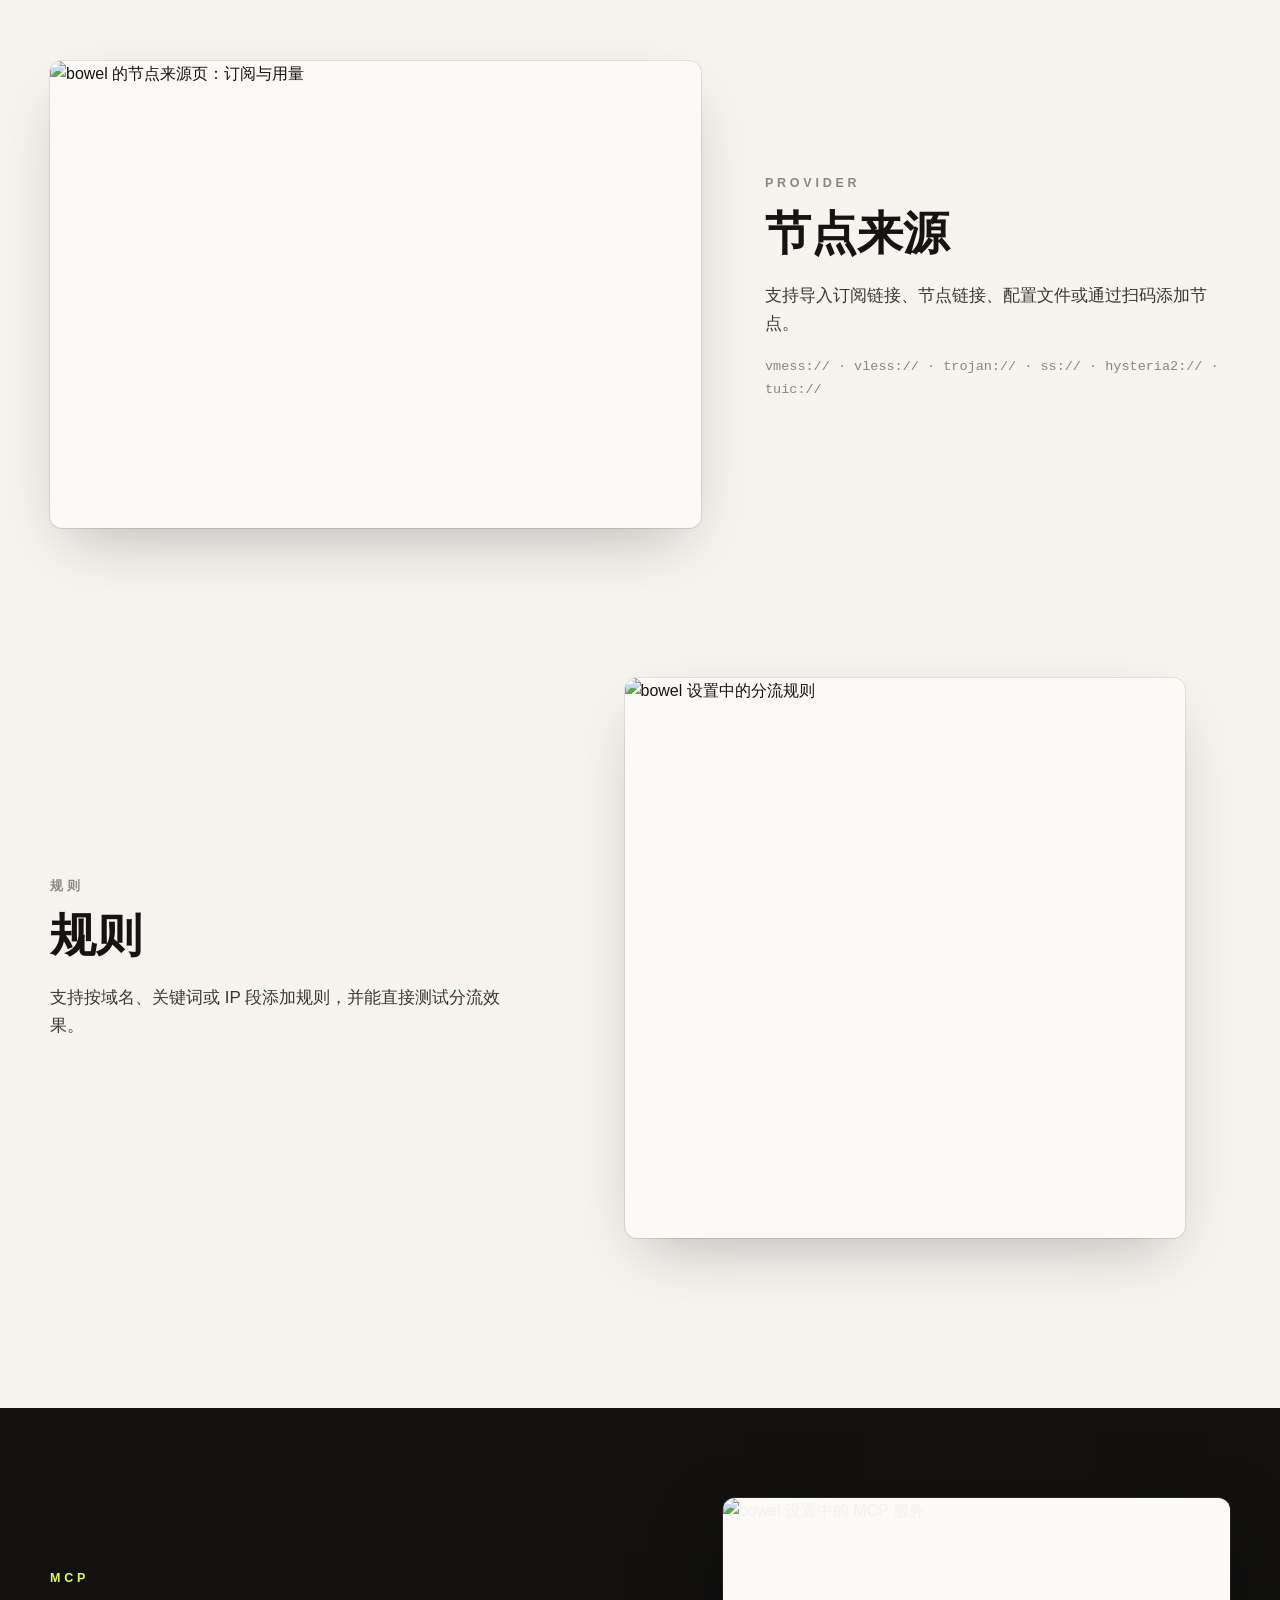
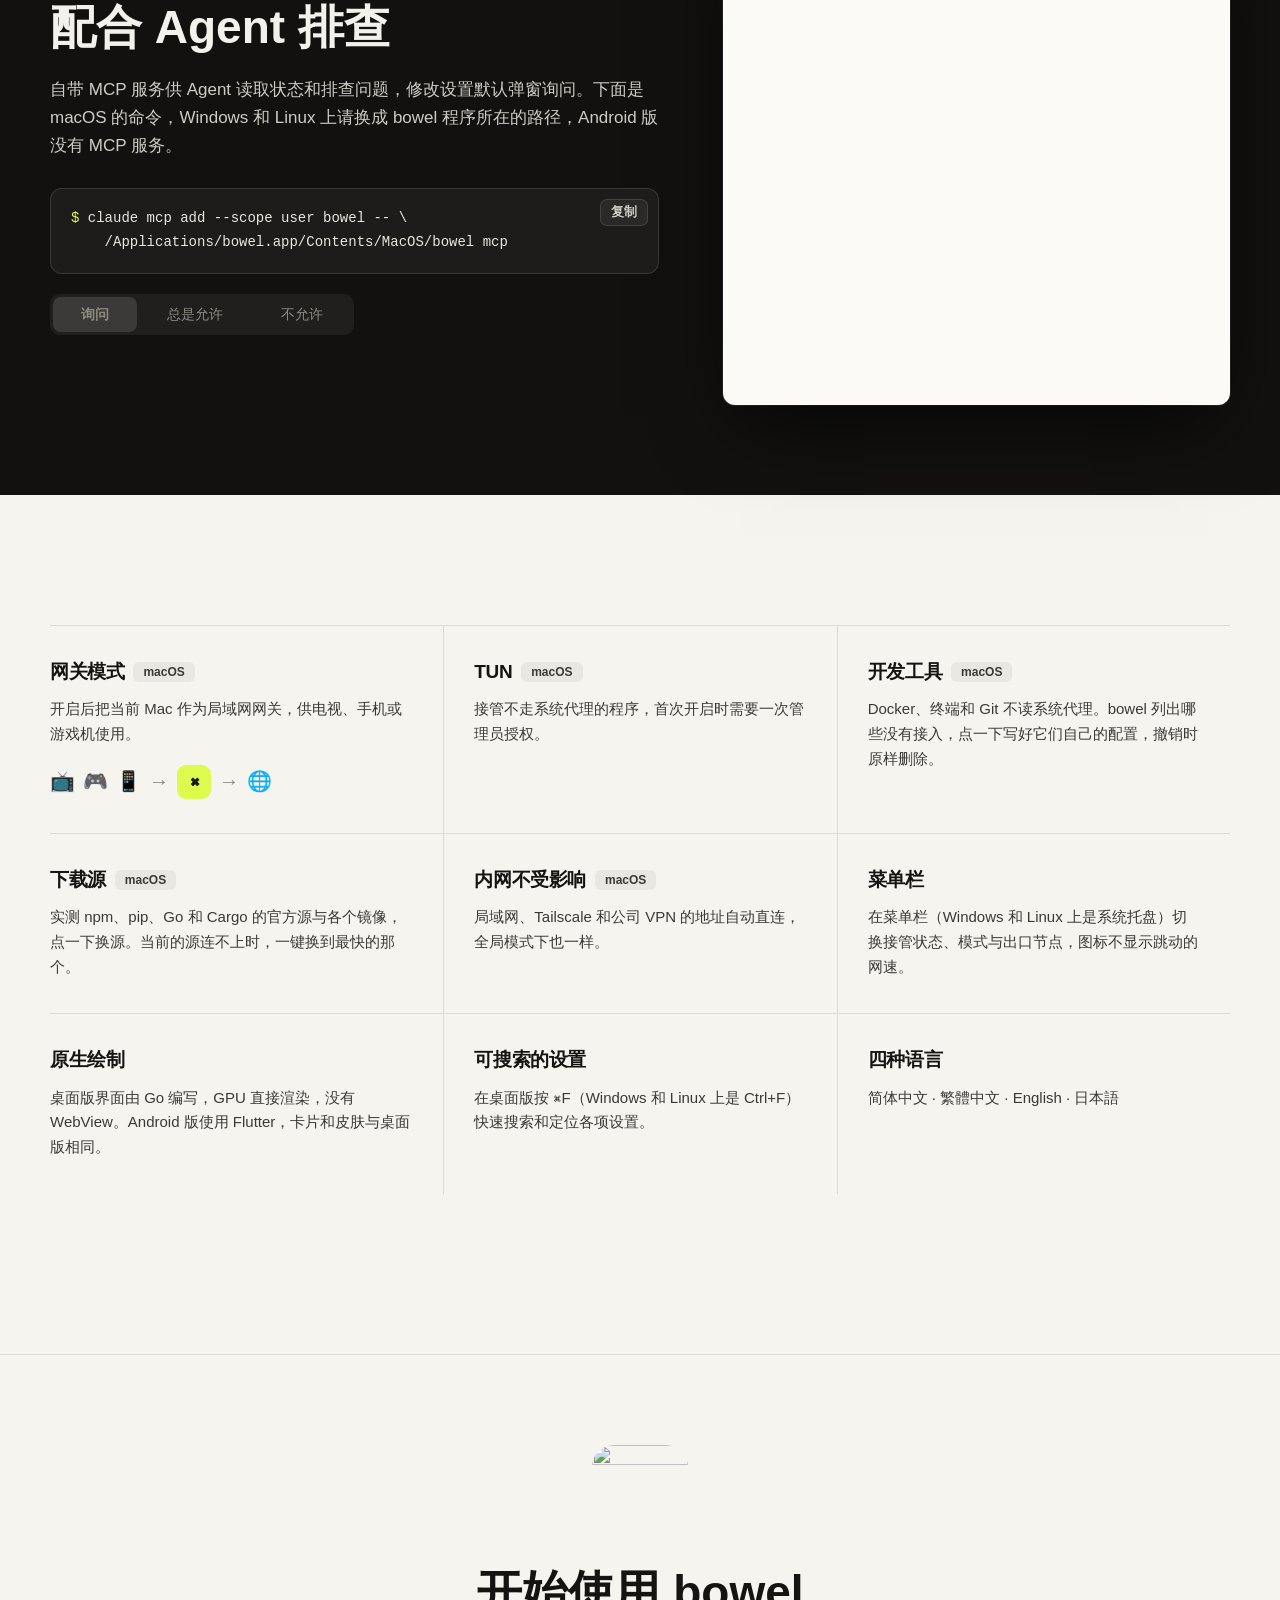
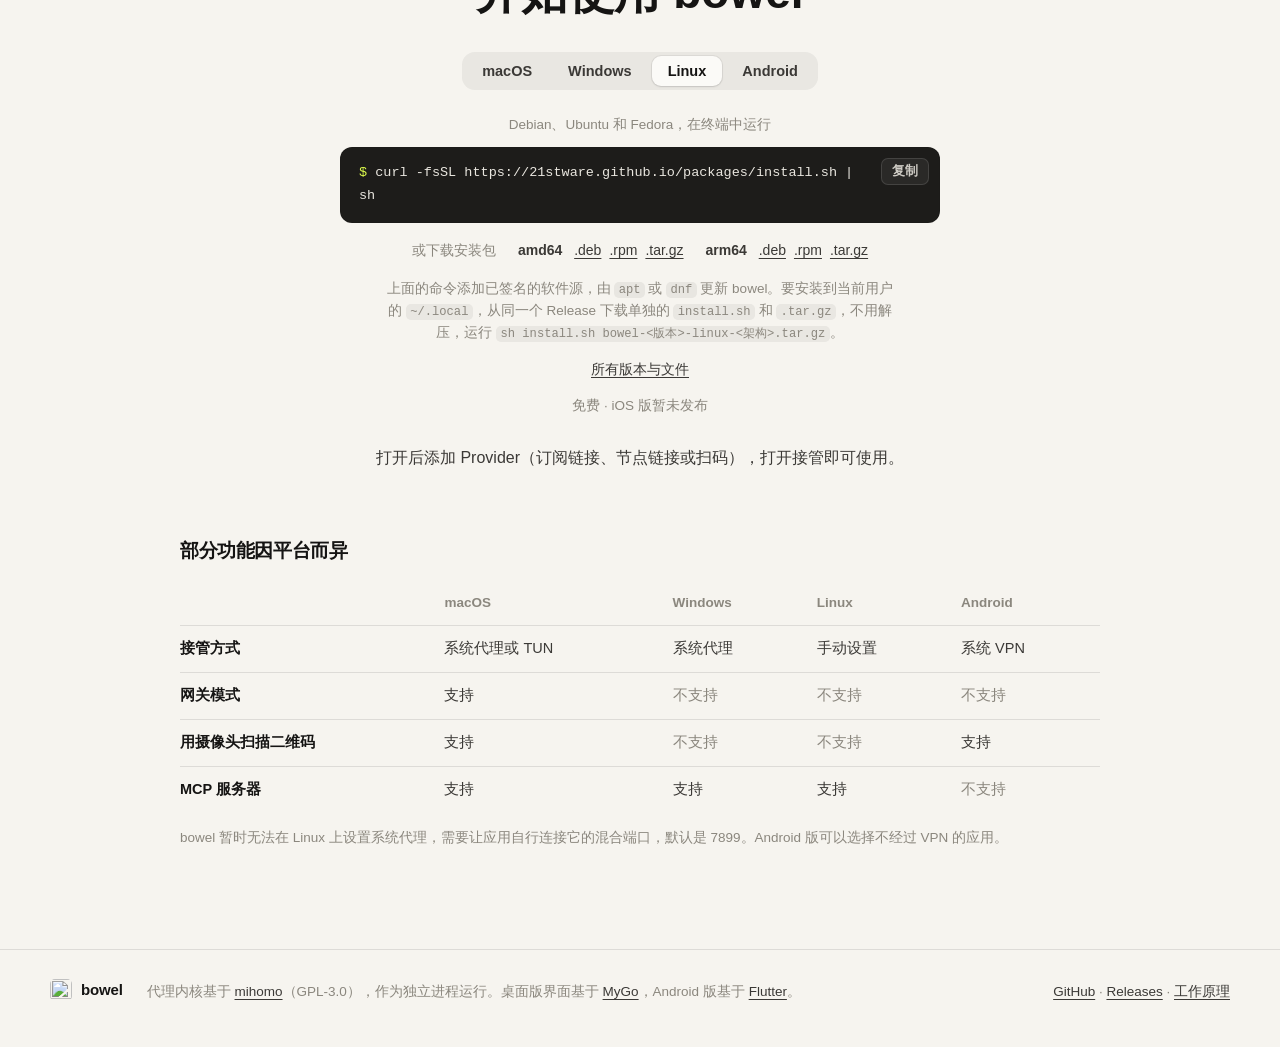
==== commit 33b28421: "Merge upstream/main (0.3.0) into main Brings the rule sets, update check, regexp2 name rules, the na" ====
--- a/site/index.html
+++ b/site/index.html
@@ -1,28 +1,77 @@
 <!DOCTYPE html>
-<html lang="zh-CN">
+<!-- Both languages live in this file; scripts/build-site.py makes the Chinese
+     page at / and the English one at /en/ from it. -->
+<html lang="zh-CN" class="zh" en:lang="en" en:class="en">
 <head>
 <meta charset="utf-8">
 <meta name="viewport" content="width=device-width, initial-scale=1">
-<title>bowel · 跨平台的 mihomo 客户端</title>
-<meta name="description" content="bowel 是 macOS、Windows、Linux 和 Android 上的 mihomo 客户端：管理节点、路由和规则，查看每条连接，六种皮肤可选。">
-<meta property="og:title" content="bowel · 跨平台的 mihomo 客户端">
-<meta property="og:description" content="macOS、Windows、Linux 和 Android 上的 mihomo 客户端，六种皮肤可选。">
-<meta property="og:image" content="shots/home-zh.webp">
+<!--zh-->
+<title>bowel：macOS、Windows、Linux、Android 上的 mihomo（Clash Meta）客户端</title>
+<meta name="description" content="bowel 是免费的 mihomo（Clash Meta）代理客户端，支持 macOS、Windows、Linux 和 Android：导入订阅，管理节点、路由和规则，查看每条连接，十三种皮肤可选。">
+<link rel="canonical" href="https://bowel.dev/">
+<meta property="og:title" content="bowel：macOS、Windows、Linux、Android 上的 mihomo（Clash Meta）客户端">
+<meta property="og:description" content="bowel 是免费的 mihomo（Clash Meta）代理客户端，支持 macOS、Windows、Linux 和 Android：导入订阅，管理节点、路由和规则，查看每条连接，十三种皮肤可选。">
+<meta property="og:url" content="https://bowel.dev/">
+<meta property="og:image" content="https://bowel.dev/og-zh.png">
+<meta property="og:locale" content="zh_CN">
+<meta property="og:locale:alternate" content="en_US">
+<script type="application/ld+json">
+{
+  "@context": "https://schema.org",
+  "@type": "SoftwareApplication",
+  "name": "bowel",
+  "description": "bowel 是免费的 mihomo（Clash Meta）代理客户端，支持 macOS、Windows、Linux 和 Android：导入订阅，管理节点、路由和规则，查看每条连接，十三种皮肤可选。",
+  "url": "https://bowel.dev/",
+  "image": "https://bowel.dev/shots/home-zh.webp",
+  "applicationCategory": "UtilitiesApplication",
+  "operatingSystem": "macOS, Windows, Linux, Android",
+  "downloadUrl": "https://github.com/21stware/bowel/releases/latest",
+  "inLanguage": ["zh-CN", "zh-TW", "en", "ja"],
+  "offers": { "@type": "Offer", "price": "0", "priceCurrency": "USD" },
+  "author": { "@type": "Organization", "name": "21stware", "url": "https://github.com/21stware" }
+}
+</script>
+<!--/zh-->
+<!--en-->
+<title>bowel: mihomo (Clash Meta) client for macOS, Windows, Linux &amp; Android</title>
+<meta name="description" content="bowel is a free mihomo (Clash Meta) proxy client for macOS, Windows, Linux and Android: import subscriptions, manage nodes, routes and rules, see every connection, and choose from thirteen skins.">
+<link rel="canonical" href="https://bowel.dev/en/">
+<meta property="og:title" content="bowel: mihomo (Clash Meta) client for macOS, Windows, Linux &amp; Android">
+<meta property="og:description" content="bowel is a free mihomo (Clash Meta) proxy client for macOS, Windows, Linux and Android: import subscriptions, manage nodes, routes and rules, see every connection, and choose from thirteen skins.">
+<meta property="og:url" content="https://bowel.dev/en/">
+<meta property="og:image" content="https://bowel.dev/og-en.png">
+<meta property="og:locale" content="en_US">
+<meta property="og:locale:alternate" content="zh_CN">
+<script type="application/ld+json">
+{
+  "@context": "https://schema.org",
+  "@type": "SoftwareApplication",
+  "name": "bowel",
+  "description": "bowel is a free mihomo (Clash Meta) proxy client for macOS, Windows, Linux and Android: import subscriptions, manage nodes, routes and rules, see every connection, and choose from thirteen skins.",
+  "url": "https://bowel.dev/en/",
+  "image": "https://bowel.dev/shots/home-en.webp",
+  "applicationCategory": "UtilitiesApplication",
+  "operatingSystem": "macOS, Windows, Linux, Android",
+  "downloadUrl": "https://github.com/21stware/bowel/releases/latest",
+  "inLanguage": ["zh-CN", "zh-TW", "en", "ja"],
+  "offers": { "@type": "Offer", "price": "0", "priceCurrency": "USD" },
+  "author": { "@type": "Organization", "name": "21stware", "url": "https://github.com/21stware" }
+}
+</script>
+<!--/en-->
+<link rel="alternate" hreflang="zh-CN" href="https://bowel.dev/">
+<link rel="alternate" hreflang="en" href="https://bowel.dev/en/">
+<link rel="alternate" hreflang="x-default" href="https://bowel.dev/en/">
+<meta property="og:type" content="website">
+<meta property="og:site_name" content="bowel">
+<meta property="og:image:width" content="1200">
+<meta property="og:image:height" content="630">
+<meta name="twitter:card" content="summary_large_image">
 <meta name="theme-color" content="#f6f4ef" media="(prefers-color-scheme: light)">
 <meta name="theme-color" content="#171615" media="(prefers-color-scheme: dark)">
 <link rel="icon" href="icon.png">
 <link rel="apple-touch-icon" href="icon.png">
 <link rel="stylesheet" href="style.css">
-<script>
-  // Pick the language before the first paint: ?lang=, then the last choice, then the browser's.
-  (function () {
-    var q = new URLSearchParams(location.search).get("lang");
-    var saved = null; try { saved = localStorage.getItem("bowel-lang"); } catch (e) {}
-    var l = q || saved || (/^zh/i.test(navigator.language) ? "zh" : "en");
-    document.documentElement.className = l === "en" ? "en" : "zh";
-    document.documentElement.lang = l === "en" ? "en" : "zh-CN";
-  })();
-</script>
 </head>
 <body>
 
@@ -35,7 +84,7 @@
     <a href="#download"><span class="zh">下载</span><span class="en">Download</span></a>
   </nav>
   <div class="nav-end">
-    <button class="lang" type="button" aria-label="切换语言 / Switch language"><span class="zh">EN</span><span class="en">中文</span></button>
+    <a class="lang" href="en/" en:href="../" hreflang="en" en:hreflang="zh-CN" lang="en" en:lang="zh-CN" aria-label="English" en:aria-label="简体中文"><span class="zh">EN</span><span class="en">中文</span></a>
     <a class="gh" href="https://github.com/21stware/bowel" aria-label="GitHub">
       <svg viewBox="0 0 16 16" width="20" height="20" aria-hidden="true"><path fill="currentColor" d="M8 0C3.58 0 0 3.58 0 8c0 3.54 2.29 6.53 5.47 7.59.4.07.55-.17.55-.38 0-.19-.01-.82-.01-1.49-2.01.37-2.53-.49-2.69-.94-.09-.23-.48-.94-.82-1.13-.28-.15-.68-.52-.01-.53.63-.01 1.08.58 1.23.82.72 1.21 1.87.87 2.33.66.07-.52.28-.87.51-1.07-1.78-.2-3.64-.89-3.64-3.95 0-.87.31-1.59.82-2.15-.08-.2-.36-1.02.08-2.12 0 0 .67-.21 2.2.82.64-.18 1.32-.27 2-.27.68 0 1.36.09 2 .27 1.53-1.04 2.2-.82 2.2-.82.44 1.1.16 1.92.08 2.12.51.56.82 1.27.82 2.15 0 3.07-1.87 3.75-3.65 3.95.29.25.54.73.54 1.48 0 1.07-.01 1.93-.01 2.2 0 .21.15.46.55.38A8.013 8.013 0 0016 8c0-4.42-3.58-8-8-8z"/></svg>
     </a>
@@ -46,19 +95,20 @@
 
 <!-- Hero -->
 <section class="hero">
-  <p class="kicker"><span class="dot good"></span><span class="zh">跨平台代理客户端 · 基于 mihomo</span><span class="en">Cross-platform proxy client · powered by mihomo</span></p>
-  <h1>
+  <!-- The pill is the page's heading, for what it says; the slogan under it only looks like one. -->
+  <h1 class="kicker"><i class="dot good"></i><span class="zh">bowel · 跨平台的 mihomo 代理客户端</span><span class="en">bowel · a cross-platform mihomo proxy client</span></h1>
+  <p class="slogan">
     <span class="zh">连接两端世界</span>
     <span class="en">Connect two worlds</span>
-  </h1>
+  </p>
   <p class="lede">
-    <span class="zh">管理节点、路由和规则，查看每条连接，还有六种皮肤可选。</span>
-    <span class="en">Manage nodes, routes and rules, see every connection, and choose from six skins.</span>
+    <span class="zh">管理节点、路由和规则，查看每条连接，还有十三种皮肤可选。</span>
+    <span class="en">Manage nodes, routes and rules, see every connection, and choose from thirteen skins.</span>
   </p>
   <!-- One platform at a time. site.js picks the visitor's, points the links at
        the latest release's files, and copies this block into #download. -->
   <div class="get">
-    <div class="get-tabs" role="tablist" aria-label="平台 / Platform">
+    <div class="get-tabs" role="tablist" aria-label="平台" en:aria-label="Platform">
       <button type="button" role="tab" data-os="macos" aria-selected="true">macOS</button>
       <button type="button" role="tab" data-os="windows" aria-selected="false">Windows</button>
       <button type="button" role="tab" data-os="linux" aria-selected="false">Linux</button>
@@ -94,7 +144,7 @@
         <pre><code><span class="p">$</span> curl -fsSL https://21stware.github.io/packages/install.sh | sh</code></pre>
       </div>
       <p class="get-files"><span class="zh">或下载安装包</span><span class="en">Or download a package</span><span><b>amd64</b> <a href="https://github.com/21stware/bowel/releases/latest" data-asset="deb-amd64">.deb</a><a href="https://github.com/21stware/bowel/releases/latest" data-asset="rpm-amd64">.rpm</a><a href="https://github.com/21stware/bowel/releases/latest" data-asset="tgz-amd64">.tar.gz</a></span><span><b>arm64</b> <a href="https://github.com/21stware/bowel/releases/latest" data-asset="deb-arm64">.deb</a><a href="https://github.com/21stware/bowel/releases/latest" data-asset="rpm-arm64">.rpm</a><a href="https://github.com/21stware/bowel/releases/latest" data-asset="tgz-arm64">.tar.gz</a></span></p>
-      <p class="note"><span class="zh">这条命令会添加已签名的软件源，之后由 <code>apt</code> 或 <code>dnf</code> 更新 bowel。压缩包里的 <code>install.sh</code> 会把 bowel 安装到当前用户的 <code>~/.local</code>。</span><span class="en">The command adds a signed repository, so <code>apt</code> or <code>dnf</code> keeps bowel up to date. The archive's <code>install.sh</code> installs bowel for your user in <code>~/.local</code>.</span></p>
+      <p class="note"><span class="zh">上面的命令添加已签名的软件源，由 <code>apt</code> 或 <code>dnf</code> 更新 bowel。要安装到当前用户的 <code>~/.local</code>，从同一个 Release 下载单独的 <code>install.sh</code> 和 <code>.tar.gz</code>，不用解压，运行 <code>sh install.sh bowel-&lt;版本&gt;-linux-&lt;架构&gt;.tar.gz</code>。</span><span class="en">The command above adds a signed repository, so <code>apt</code> or <code>dnf</code> keeps bowel up to date. For a user install in <code>~/.local</code>, download the separate <code>install.sh</code> and <code>.tar.gz</code> from the same release, then run <code>sh install.sh bowel-&lt;version&gt;-linux-&lt;arch&gt;.tar.gz</code> without unpacking the archive.</span></p>
     </div>
     <div class="get-panel" role="tabpanel" data-os="android" hidden>
       <div class="get-btns">
@@ -108,10 +158,10 @@
 
   <div class="stage">
     <figure class="window">
-      <img data-shot="home" src="shots/home-zh.webp" width="1060" height="760" alt="bowel 主窗口 / bowel's main window">
+      <img data-shot="home" src="shots/home-zh.webp" width="1060" height="760" fetchpriority="high" alt="bowel 主窗口：节点、路由与实时流量" en:alt="bowel's main window: nodes, routes and live traffic">
     </figure>
     <figure class="panel-float">
-      <img data-shot="panel" src="shots/panel-zh.webp" width="320" height="490" alt="菜单栏面板 / The menu bar panel">
+      <img data-shot="panel" src="shots/panel-zh.webp" width="320" height="490" alt="bowel 的菜单栏面板" en:alt="bowel's menu bar panel">
     </figure>
   </div>
 </section>
@@ -119,7 +169,7 @@
 <!-- Skins -->
 <section id="skins" class="skins">
   <p class="tag"><span class="zh">皮肤</span><span class="en">Skins</span></p>
-  <h2><span class="zh">六种皮肤</span><span class="en">Six skins</span></h2>
+  <h2><span class="zh">十三种皮肤</span><span class="en">Thirteen skins</span></h2>
   <p class="sub"><span class="zh">配色、字体、圆角和质感一起变，底层功能完全一样。</span><span class="en">Colors, typography, corners, and texture all change together, while core features stay identical.</span></p>
   <div class="skin-tabs" role="tablist">
     <button role="tab" aria-selected="true" data-skin="paper" style="--a:#DDFB4C"><i></i><span class="zh">纸墨</span><span class="en">Paper</span></button>
@@ -128,6 +178,13 @@
     <button role="tab" data-skin="neon" style="--a:#FF3FA4"><i></i><span class="zh">霓虹</span><span class="en">Neon</span></button>
     <button role="tab" data-skin="blueprint" style="--a:#FFD166"><i></i><span class="zh">蓝图</span><span class="en">Blueprint</span></button>
     <button role="tab" data-skin="sakura" style="--a:#E45A8A"><i></i><span class="zh">樱</span><span class="en">Sakura</span></button>
+    <button role="tab" data-skin="shanshui" style="--a:#C8372D"><i></i><span class="zh">山水</span><span class="en">Shanshui</span></button>
+    <button role="tab" data-skin="celadon" style="--a:#3E9C82"><i></i><span class="zh">青瓷</span><span class="en">Celadon</span></button>
+    <button role="tab" data-skin="dunhuang" style="--a:#1E8573"><i></i><span class="zh">敦煌</span><span class="en">Dunhuang</span></button>
+    <button role="tab" data-skin="dusk" style="--a:#FF9E7A"><i></i><span class="zh">暮色</span><span class="en">Dusk</span></button>
+    <button role="tab" data-skin="aurora" style="--a:#5FF0B0"><i></i><span class="zh">极光</span><span class="en">Aurora</span></button>
+    <button role="tab" data-skin="obsidian" style="--a:#FF7A1A"><i></i><span class="zh">黑曜</span><span class="en">Obsidian</span></button>
+    <button role="tab" data-skin="riso" style="--a:#FF48A0"><i></i><span class="zh">孔版</span><span class="en">Riso</span></button>
   </div>
   <p class="skin-note">
     <span data-note="paper"><span class="zh">暖白纸面与墨色，克制安详</span><span class="en">Warm white paper and deep ink, quiet and minimal</span></span>
@@ -136,9 +193,16 @@
     <span data-note="neon" hidden><span class="zh">深紫底色上发光的品红与青色</span><span class="en">Glowing magenta and cyan over deep midnight purple</span></span>
     <span data-note="blueprint" hidden><span class="zh">工程蓝底、背景网格与工程制图字体</span><span class="en">Engineering blue, background grid, and technical type</span></span>
     <span data-note="sakura" hidden><span class="zh">樱花粉调、圆润边角与轻柔飘落的花瓣</span><span class="en">Cherry blossom pink, soft corners, and falling petals</span></span>
+    <span data-note="shanshui" hidden><span class="zh">宣纸底色、衬线标题与朱印红，远山隐在雾里</span><span class="en">Rice paper, serif headlines and seal red, with hills fading into mist</span></span>
+    <span data-note="celadon" hidden><span class="zh">粉青釉色、衬线标题与细细的开片</span><span class="en">Pale green glaze, serif headlines and a fine crackle</span></span>
+    <span data-note="dunhuang" hidden><span class="zh">壁画的土黄、石青、石绿与朱砂</span><span class="en">A mural's ochre, azurite, malachite and cinnabar</span></span>
+    <span data-note="dusk" hidden><span class="zh">靛蓝的天沉向一线暖光</span><span class="en">An indigo sky sinking to a line of warm light</span></span>
+    <span data-note="aurora" hidden><span class="zh">极夜深蓝上垂下的绿与紫，还有几点星</span><span class="en">Curtains of green and violet over a polar night, with a few stars</span></span>
+    <span data-note="obsidian" hidden><span class="zh">纯黑、细线与一点余烬的橙</span><span class="en">True black, hairlines and one ember of orange</span></span>
+    <span data-note="riso" hidden><span class="zh">孔版印刷：蓝墨、荧光粉与网点</span><span class="en">Risograph print: blue ink, fluorescent pink and halftone dots</span></span>
   </p>
   <figure class="window skin-window">
-    <img id="skin-img" src="shots/skin-paper-zh.webp" width="1060" height="760" loading="lazy" alt="皮肤预览 / Skin preview">
+    <img id="skin-img" src="shots/skin-paper-zh.webp" width="1060" height="760" loading="lazy" alt="bowel 的皮肤预览" en:alt="A preview of bowel's skins">
   </figure>
 </section>
 
@@ -158,7 +222,7 @@
         <li><i style="--c:#9a968c"></i><span class="zh">直连</span><span class="en">Direct</span></li>
       </ul>
     </div>
-    <figure class="shot"><img data-shot="routes" src="shots/routes-zh.webp" width="1060" height="760" loading="lazy" alt="路由的候选节点 / A route's candidate nodes"></figure>
+    <figure class="shot"><img data-shot="routes" src="shots/routes-zh.webp" width="1060" height="760" loading="lazy" alt="bowel 中一条路由的候选节点" en:alt="A route's candidate nodes in bowel"></figure>
   </article>
 
   <article class="feature flip">
@@ -172,7 +236,7 @@
         <span class="badge warn"><span class="zh">未知</span><span class="en">Unknown</span></span>
       </div>
     </div>
-    <figure class="shot"><img data-shot="map" src="shots/map-zh.webp" width="1060" height="760" loading="lazy" alt="出口地图 / The exit map"></figure>
+    <figure class="shot"><img data-shot="map" src="shots/map-zh.webp" width="1060" height="760" loading="lazy" alt="bowel 的出口位置地图" en:alt="bowel's map of exit locations"></figure>
   </article>
 
   <article class="feature">
@@ -182,7 +246,7 @@
       <p><span class="zh">查看各个应用的实时连接与流量，也可以随时把网站指给其他路由。</span><span class="en">View live connections and traffic by app, and adjust routes on the fly.</span></p>
       <p class="mono">api.openai.com → openai.com → <span class="zh">AI 服务</span><span class="en">AI services</span></p>
     </div>
-    <figure class="shot"><img data-shot="activity" src="shots/activity-zh.webp" width="1060" height="760" loading="lazy" alt="日志页 / The log"></figure>
+    <figure class="shot"><img data-shot="activity" src="shots/activity-zh.webp" width="1060" height="760" loading="lazy" alt="bowel 的连接日志" en:alt="bowel's connection log"></figure>
   </article>
 
   <article class="feature flip">
@@ -192,7 +256,7 @@
       <p><span class="zh">支持导入订阅链接、节点链接、配置文件或通过扫码添加节点。</span><span class="en">Import nodes via subscription URLs, node links, config files, or QR scans.</span></p>
       <p class="mono">vmess:// · vless:// · trojan:// · ss:// · hysteria2:// · tuic://</p>
     </div>
-    <figure class="shot"><img data-shot="providers" src="shots/providers-zh.webp" width="1060" height="760" loading="lazy" alt="提供商页 / Providers"></figure>
+    <figure class="shot"><img data-shot="providers" src="shots/providers-zh.webp" width="1060" height="760" loading="lazy" alt="bowel 的节点来源页：订阅与用量" en:alt="bowel's Providers page: subscriptions and usage"></figure>
   </article>
 
   <article class="feature">
@@ -201,7 +265,7 @@
       <h2><span class="zh">规则</span><span class="en">Rules</span></h2>
       <p><span class="zh">支持按域名、关键词或 IP 段添加规则，并能直接测试分流效果。</span><span class="en">Add rules by domain, keyword, or IP block, and test routing directly.</span></p>
     </div>
-    <figure class="shot settings"><img data-shot="settings-rules" src="shots/settings-rules-zh.webp" width="760" height="760" loading="lazy" alt="设置 › 规则 / Settings › Rules"></figure>
+    <figure class="shot settings"><img data-shot="settings-rules" src="shots/settings-rules-zh.webp" width="760" height="760" loading="lazy" alt="bowel 设置中的分流规则" en:alt="Routing rules in bowel's settings"></figure>
   </article>
 
 </section>
@@ -223,7 +287,7 @@
       <span><span class="zh">不允许</span><span class="en">Don't allow</span></span>
     </div>
   </div>
-  <figure class="shot settings dark"><img data-shot="settings-mcp" data-dark="1" src="shots/settings-mcp-zh-dark.webp" width="760" height="760" loading="lazy" alt="设置 › MCP / Settings › MCP"></figure>
+  <figure class="shot settings dark"><img data-shot="settings-mcp" data-dark="1" src="shots/settings-mcp-zh-dark.webp" width="760" height="760" loading="lazy" alt="bowel 设置中的 MCP 服务" en:alt="The MCP server in bowel's settings"></figure>
 </section>
 
 <!-- More -->
@@ -236,6 +300,18 @@
   <div class="cell">
     <h3>TUN <span class="badge">macOS</span></h3>
     <p><span class="zh">接管不走系统代理的程序，首次开启时需要一次管理员授权。</span><span class="en">Route traffic from apps that bypass system proxies, requiring admin permission once.</span></p>
+  </div>
+  <div class="cell">
+    <h3><span class="zh">开发工具</span><span class="en">Developer tools</span> <span class="badge">macOS</span></h3>
+    <p><span class="zh">Docker、终端和 Git 不读系统代理。bowel 列出哪些没有接入，点一下写好它们自己的配置，撤销时原样删除。</span><span class="en">Docker, the terminal and Git ignore the system proxy. bowel lists which ones aren't connected, writes their own config in one click, and removes it cleanly when you undo.</span></p>
+  </div>
+  <div class="cell">
+    <h3><span class="zh">下载源</span><span class="en">Download sources</span> <span class="badge">macOS</span></h3>
+    <p><span class="zh">实测 npm、pip、Go 和 Cargo 的官方源与各个镜像，点一下换源。当前的源连不上时，一键换到最快的那个。</span><span class="en">Measures the official source and each mirror for npm, pip, Go and Cargo, and switches in one click. When the current source stops answering, one click moves you to the fastest one that does.</span></p>
+  </div>
+  <div class="cell">
+    <h3><span class="zh">内网不受影响</span><span class="en">Private networks stay direct</span> <span class="badge">macOS</span></h3>
+    <p><span class="zh">局域网、Tailscale 和公司 VPN 的地址自动直连，全局模式下也一样。</span><span class="en">Addresses on your LAN, Tailscale and company VPN go direct automatically, in global mode too.</span></p>
   </div>
   <div class="cell">
     <h3><span class="zh">菜单栏</span><span class="en">Menu bar</span></h3>
--- a/site/style.css
+++ b/site/style.css
@@ -80,7 +80,7 @@
 .links a:hover { background: var(--hair2); color: var(--ink); }
 .nav-end { margin-left: auto; display: flex; align-items: center; gap: 8px; }
 .lang {
-  font: 600 13px var(--sans); color: var(--ink2); cursor: pointer;
+  font: 600 13px var(--sans); color: var(--ink2); text-decoration: none;
   background: transparent; border: 1px solid var(--hair); border-radius: 999px; padding: 5px 12px;
 }
 .lang:hover { color: var(--ink); border-color: var(--faint); }
@@ -115,9 +115,10 @@
 
 /* Hero */
 .hero { padding-top: 76px; text-align: center; overflow-x: clip; padding-bottom: 60px; }
-.kicker { display: inline-flex; align-items: center; gap: 12px; margin: 0 0 26px; font-size: 14px; color: var(--ink2); padding: 6px 16px 6px 14px; border-radius: 999px; background: var(--hair2); }
-.hero h1 { font-size: clamp(46px, 8.4vw, 108px); line-height: 1.02; font-weight: 800; }
-html.zh .hero h1 { line-height: 1.12; }
+.kicker { display: inline-flex; align-items: center; gap: 12px; margin: 0 0 26px; font-size: 14px; color: var(--ink2); padding: 6px 16px 6px 14px; border-radius: 999px; background: var(--hair2); font-family: var(--sans); font-weight: 400; letter-spacing: 0; }
+/* The slogan is set like a heading; the page's h1 is the pill above it. */
+.slogan { margin: 0; font-family: var(--display); font-size: clamp(46px, 8.4vw, 108px); line-height: 1.02; font-weight: 800; letter-spacing: -.02em; }
+html.zh .slogan { line-height: 1.12; letter-spacing: 0; }
 .lede { max-width: 640px; margin: 28px auto 0; font-size: clamp(17px, 1.6vw, 20px); color: var(--ink2); }
 /* Get: platform tabs, then that platform's downloads and command. */
 .get { max-width: 600px; margin: 36px auto 0; text-align: center; }
